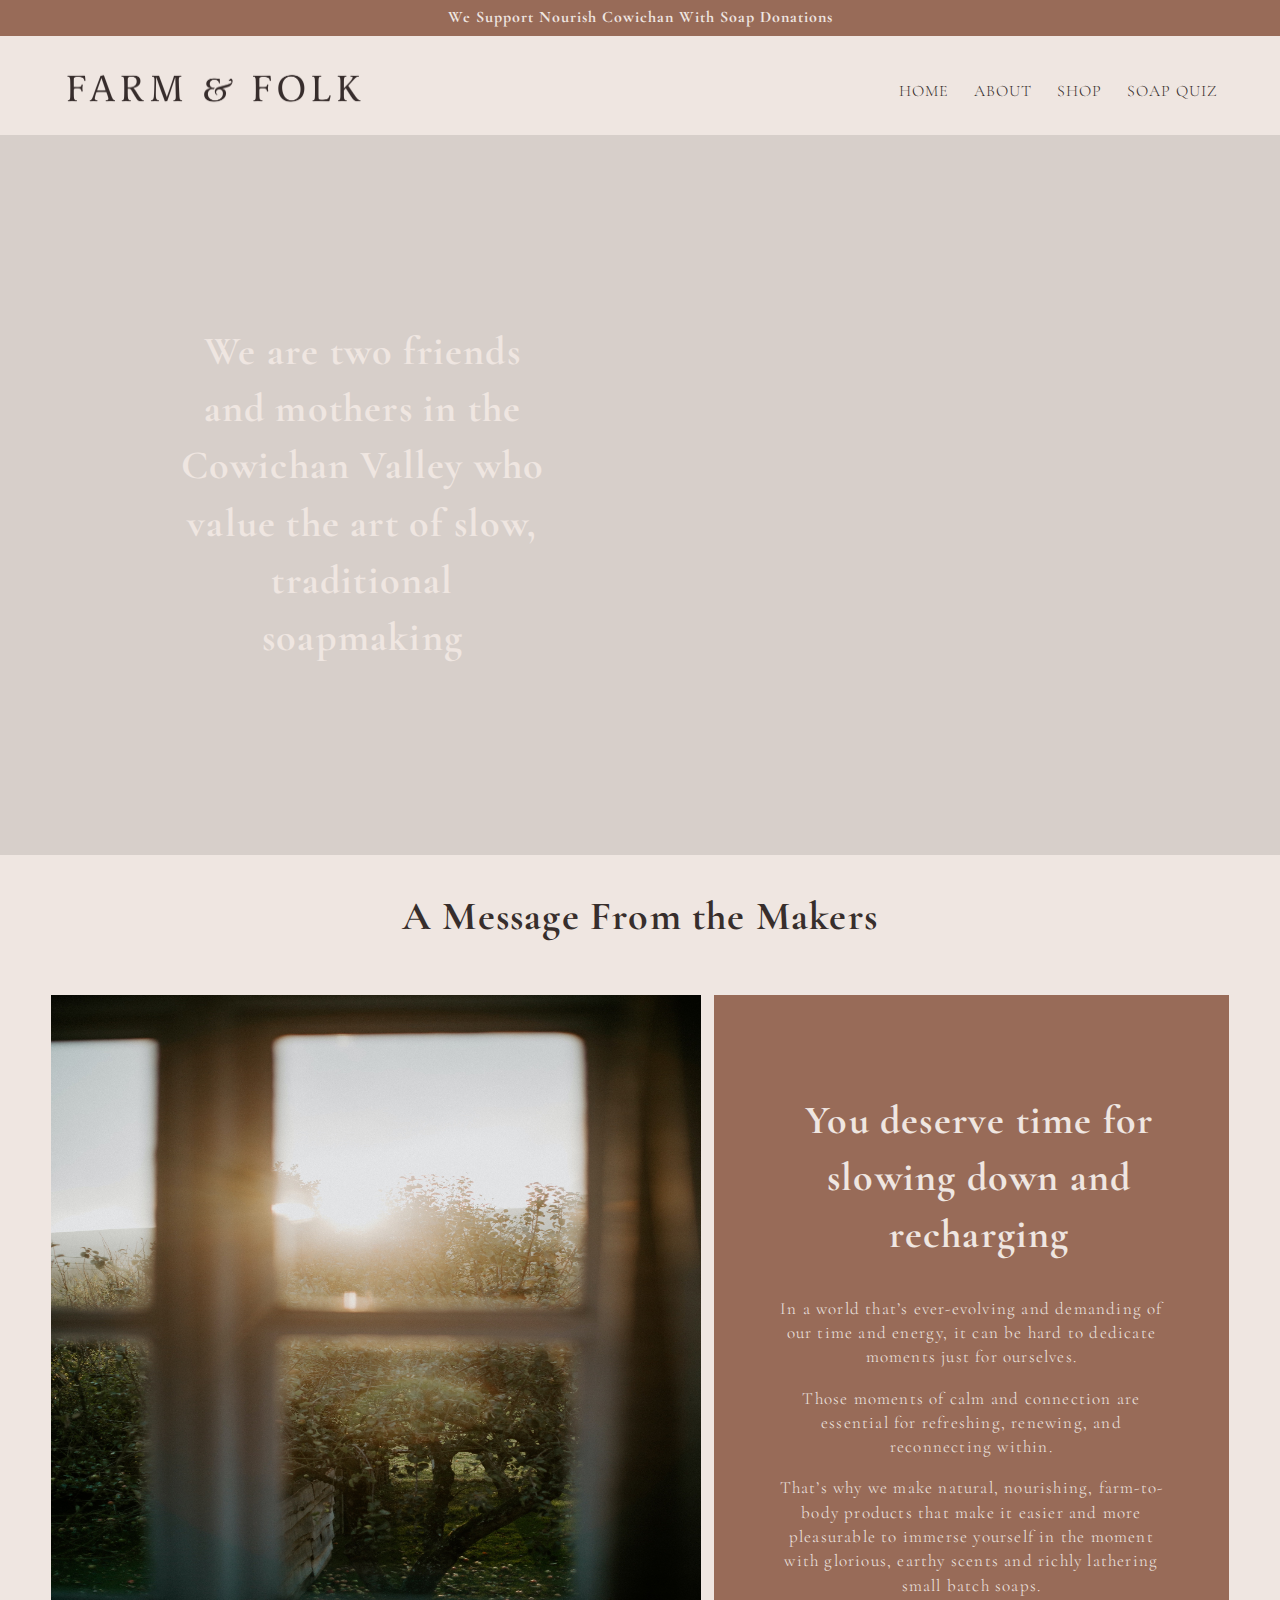
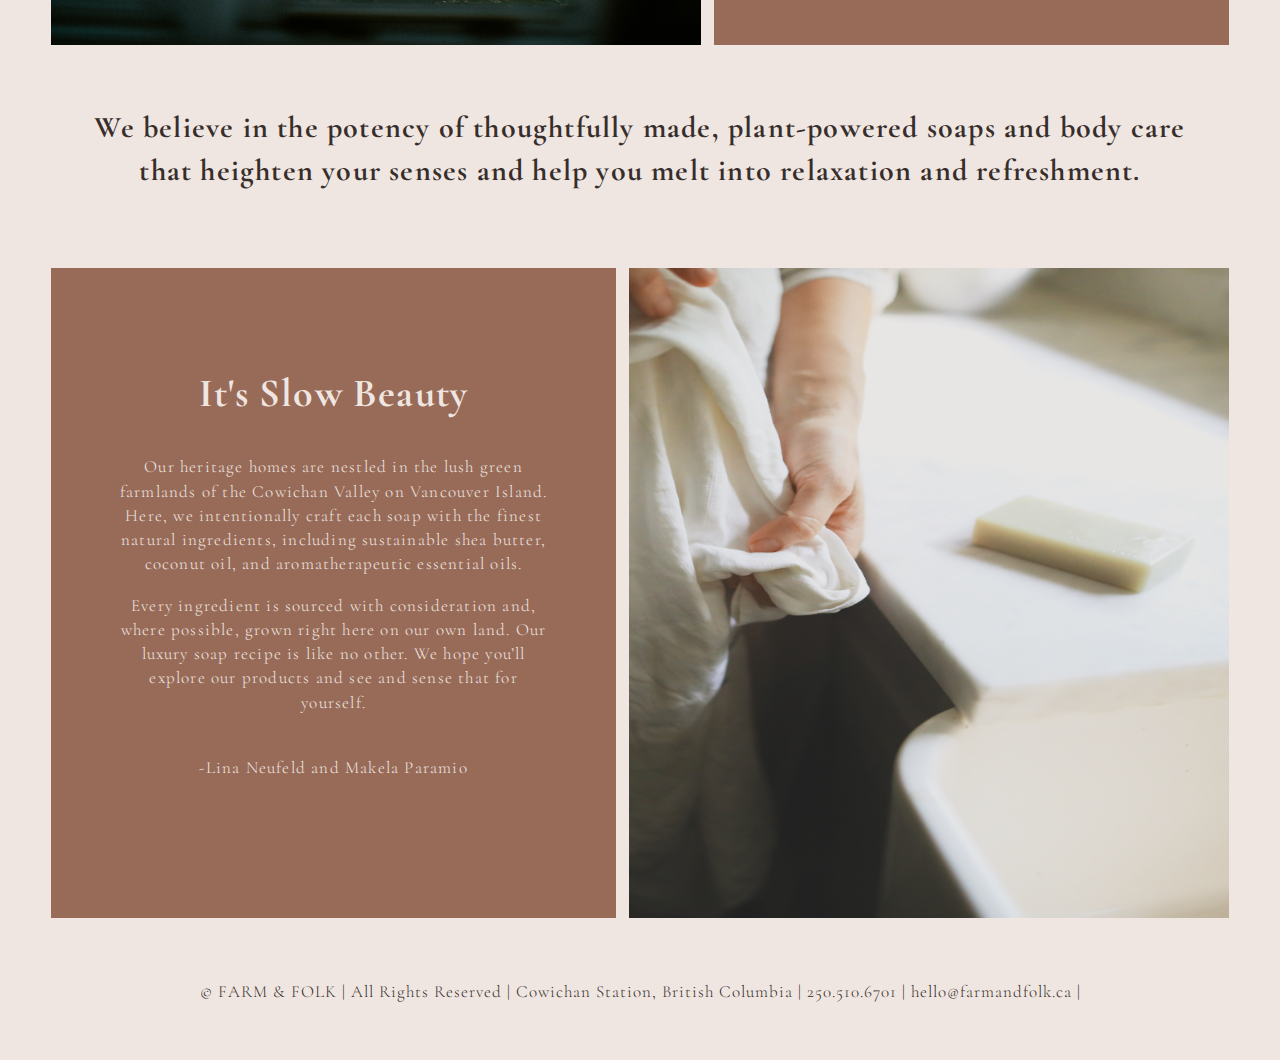
==== about.html @ 5e9fa8fb "about" ====
<!DOCTYPE html>
<html lang="en">
<head>	
<title>About Page Website Project</title>
<meta charset="utf-8">
<link rel="stylesheet" href="style.css">
<link rel="stylesheet" href="https://fonts.googleapis.com/css?family=Cormorant Garamond">
<link rel="stylesheet" href="https://fonts.googleapis.com/css?family=Josefin Sans">
<style>
</style>
</head>
<body>
<header class="header">
    <!-- brown banner and pink section in line vertically flex-->
    <section class="banner">
        <div>
            <h4>We Support Nourish Cowichan With Soap Donations</h4>
        </div>
    </section>
    <nav class="logonav">
        <!--logo and nav side by side flex-->
        <div><a href="index.html"><img src="images/logo.png" alt="Farm and Folk logl" width="300"></a>
        </div>
        <ul class="logonav_inner">
            <li><a href="index.html">HOME</a></li>
            <li><a href="about.html">ABOUT</a></li>
            <li><a href="shop.html">SHOP</a></li>
            <li><a href="quiz.html">SOAP QUIZ</a></li>
        </ul>
    </nav>
</header>
<body class="color">
    <main>
        <section class="firstimage">
         <!--about large top image-->
         <div>
         <h2>We are two friends and mothers in the Cowichan Valley who value the art of slow, traditional soapmaking
         </h2>
         </div>
        </section>
        <h2 class="center">A Message From the Makers</h2>
        <section class="about">
        <div>
        <img src="images/applefarm.JPG" width="650px" height="650px" alt="our apple farm">
        </div>
        <aside class="inner_about">
          <div>
          <h2>You deserve time for slowing down and recharging</h2>
          </div>
          <p>In a world that’s ever-evolving and demanding of our time and energy, it can be hard to dedicate moments just for
        ourselves.</p>
          <p> Those moments of calm and connection are essential for refreshing, renewing, and reconnecting within.
          </p>
          <p>That’s why we make natural, nourishing, farm-to-body products that make it easier and more pleasurable to immerse
        yourself in the moment with glorious, earthy scents and richly lathering small batch soaps.
         </p>
        </aside>
    </section>
 <section class="wrap center">
   <div class="margin"><h2 class="h2"> We believe in the potency of thoughtfully made, plant-powered soaps and body care that heighten your senses and help
    you melt into relaxation and refreshment.
    </h2></div>
</section>
    <section class="aboutreverse">
        <aside class="inner_aboutreverse">
            <h2>It's Slow Beauty
            </h2>
            <p>Our heritage homes are nestled in the lush green farmlands of the Cowichan Valley on Vancouver Island. Here, we
            intentionally craft each soap with the finest natural ingredients, including sustainable shea butter, coconut oil, and
            aromatherapeutic essential oils.
            </p>
            <p> Every ingredient is sourced with consideration and, where possible, grown right here on our own land.
            Our luxury soap recipe is like no other. We hope you’ll explore our products and see and sense that for yourself.
            </p>
            <p><br>
            -Lina Neufeld and Makela Paramio</br>
            </p>
        </aside>
        <div>
            <img src="images/linen.JPG" width="600px" height="650px" alt="our apple farm">
        </div>
        </section>
    </main>
    <footer class="foot">
        <div class="wrap">
            <p>© FARM & FOLK | All Rights Reserved | Cowichan Station, British Columbia | 250.510.6701 |
                hello@farmandfolk.ca |</p>
        </div>
    </footer>
</body>
</html>
---- style.css ----
/* website project farm and folk */

/* General for whole site */

html {font-size: 62.5%} /* so I can work with rem */
* { box-sizing: border-box;
}   
h1 h2 h3 h4 { font-family: "Cormorant Garamond", serif;
              color: #372e2c;
}
h1 { font-size: 6.4rem;
     line-height: 1.2;
}
h2 { font-size: 4rem; 
}
h3 { font-size: 2.2rem;
     letter-spacing: 0.1rem;
}
h4 { font-size: 1.7rem;
     letter-spacing: 0.1rem;
}
body { /* The body has a default margin, which we do not want interfering with image header, which is why  I have set it to 0 */ 
      margin: 0; 
      padding: 0;

      /* Text styles */
      font-family: "Cormorant Garamond", serif; 
      line-height: 1.42857143;
      color: #372e2c;
      letter-spacing: 0.05rem;
      font-size: 1.7rem;
      font-weight: 100;
      letter-spacing: 0.12rem;
      
      /*background*/
      background-color: #fff;
}
.columnwrap { display: flex;
              flex-direction: column;
              justify-content: center;
              align-items: center;
              
}
.center { 
     text-align: center;
}
.wrap {      display: flex;
             justify-content: center;
             align-items: center;
             margin: 0 auto;
           
}
.background {
      background-size: cover;
      background-position: center center;
      background-repeat: no-repeat;
      background-attachment: fixed;
}
.margin {margin-right: 5%;
          margin-left: 5%;}

/* index page */

.header { position: sticky; top: 0; /* https://dev.to/akhilarjun/one-line-sticky-header-using-css-5gp3 */ /*makes a sticky header*/
}
.banner {display: flex;
         background-color: #986b58;
         justify-content: center; 
         align-items: center;  
         padding: 0.5%;          
}

.banner h4 { color:#efe6e1;
             margin: 0; 
             font-size: 1.6rem; 
}

.logonav { display: flex;
           align-items: center;
           /*sizing of pink header part*/
           height: 11vh;
           background-color: #efe6e1;
           padding-top: 1%;
           
}
.logonav div { display: block;
            margin-left: 5%;
            flex: 3 0 auto;
}

.logonav_inner { display: flex;
                 justify-content: flex-end;
                 font-size: 1.6rem;
                 letter-spacing: 0.1rem;
                 font-weight: 300;
                 list-style-type: none;
                 padding: 0;
               
}
.logonav ul { margin: 0 3% 0 0;
             flex: 2 0 auto;
       
}
.logonav li {padding-right: 5%;}

.logonav li a {text-decoration: none;
          color: #372e2c;
          display: block;    
}

nav li a:hover { color: #986b58;}

/* hero Section */

.hero { /* sizing of hero image https://codetheweb.blog/fullscreen-image-hero/ note vw/vh is % of veiwport width and height*/
      width: 100vw;
      height: 100vh; 
    
      /* Flexbox */
      align-items: flex-start; /*to override class columnwrap*/
      
      /* Text styles */
       color: #efe6e1;
       

      /* Background Styles */
      /* background image doesn't take colors but take gradients, 0 is full transparency in rgba, make sure to separate multiple backgrounds with commas */
      background-image: linear-gradient(rgba(0,0,0,0.2),rgba(0,0,0,0.2)), url("images/soaplady.JPG");
      
}
.hero h1 { /* Margins */
          margin: 0;
          width: 57vw;
          padding-left: 5%;
}
.hero h3 {
     width: 50vw;
     padding-left: 5%; 
} 
.hero .btn { /* a elements are inline by default block fixes this */ 
            /* Positioning and sizing */
            display: block;
            width: 200px;

            /* Padding and margins */
            padding: 1% 2%;
            margin-left: 5%;
        
            /* Border styles */
            border: 1px solid #efe6e1;
            

            /* Text styles */
            color: #efe6e1;
            text-decoration: none; /*removes line under */ 
            text-align: center;
            font-size: 1.4rem;
            font-weight: 500;
            font-family: "Josefin Sans", sans-serif;           
}

.hero a:hover { background-color: rgba(152,107,88,0.5);}

/* 3 product types on index */

.products { margin: 0 0 5% 0;
            
}

.products ul { display: flex;
               list-style-type: none;
               font-size: 1.7rem;
               font-weight: 300;
               letter-spacing: 0.1rem;
               margin: 0;
               padding: 0;
               justify-content: space-evenly;
               flex-wrap: wrap;
               
               
}
.products li a { text-decoration: none; /*removes line for link*/ 
                 display: block; 
                 color: #372e2c;
                 text-align: center;
                 padding: 10px;
}
.products a:hover { color: #986b58;
}

/* video section */

.video { background-color: #986b58;
         padding-bottom: 5%;         
}
.video iframe {width: 90vw;
               height: 100vh;
}
.video h2 { color: #efe6e1;   
}
         
/* featured product section */                      
.featuredproduct { align-items: flex-start; 
                   max-width: fit-content;                                             
}
.featuredproduct div {display: block;
                     margin: 5% 1% 5% 5%;
                   
}
.featuredproduct aside { margin: 5% 5% 5% 0;
     border: 1px solid #efe6e1;
    }

.featureinfo { align-items: flex-start;
              padding: 0 5% 12.5% 2%;
              margin: 0;
              
              
}
.featureinfo .btn { /* a elements are inline by default block fixes this */ 
               /* Positioning and sizing */
                  display: block;
                  width: 200px;

                  /* Padding and margins */
                  padding: 15px 17px;
                  margin-top: 20px;
                  margin-bottom: 20px;
                  
                  /* Border styles */
                 
                 background-color: #efe6e1;
                 
                 /* Text styles */
                 color: #372e2c;
                 text-decoration: none; /*removes line under */ 
                 text-align: center;
                 font-size: 1.4rem;
                 font-weight: 550;
                 font-family: "Josefin Sans";
}
.featureinfo a:hover { background-color: rgba(152,107,88,0.5);}

.makers { /* sizing of hero image https://codetheweb.blog/fullscreen-image-hero/ note vw/vh is % of veiwport width and height*/
      width: 100vw;
      height: 100vh; 
    
      /* Flexbox */
      align-items: flex-start;
      

      /* Text styles make all lines centered */
       color: #efe6e1;

      /* Background Styles */
      /* background image doesn't take colors but take gradients, 0 is full transparency in rgba, make sure to separate multiple backgrounds with commas */
      background-image: linear-gradient(rgba(0,0,0,0.2),rgba(0,0,0,0.2)),url("images/soapwoman.JPG");
}
.makers h2 { /* Margins */
          margin: 0;
          width: 45vw;
          padding-left: 5%; 
}
.makers h3 {width: 55vw;
     padding-left: 5% 
}

.makers .btn { /* a elements are inline by default block fixes this */ 
            /* Positioning and sizing */
            display: block;
            width: 200px;

            /* Padding and margins */
            margin-top: 38px;
            margin-left: 5%;
            padding: 1.3% 2%;
            

            /* Border styles */
            border: 1px solid #efe6e1;
            

            /* Text styles */
            color: #efe6e1;
            text-decoration: none; /*removes line under */ 
            text-align: center;
            font-size: 1.4rem;
            font-weight: 550;
            font-family: "Josefin Sans";}

.makers a:hover { background-color: rgba(152,107,88,0.5);}


.journal { display: flex;
           align-items: flex-start; 
           justify-content: center; 
           flex-direction: row-reverse;                            
}
.journal div { display: block;
               margin: 5% 5% 5% 1%;
                     
}
.journal aside { margin: 5% 0% 3% 5%;
     border: 1px solid #efe6e1;
     
}
.journalinfo { display: flex;
              flex-direction: column;
              padding: 5% 2% 12.5% 5%;
              margin: 0;
}
.journalinfo .btn { /* a elements are inline by default block fixes this */ 
               /* Positioning and sizing */
                  display: block;
                  width: 200px;

                  /* Padding and margins */
                  padding: 15px 17px;
                  margin-top: 20px;
                  margin-bottom: 20px;
                  
                  /* Border styles */
                 
                 background-color: #efe6e1;
                 
                 /* Text styles */
                 color: #372e2c;
                 text-decoration: none; /*removes line under */ 
                 text-align: center;
                 font-size: 1.4rem;
                 font-weight: 550;
                 font-family: "Josefin Sans";
}
.journalinfo a:hover { background-color: rgba(152,107,88,0.5);}

/*footer*/

footer { display: flex;
         font-size: 1.4;
         background-color: #EFE6E1;
         width: 100vw;
         height: 15vh;
         letter-spacing: 0.1rem
}     

/* Shop Page */

.shop { display: flex; /*why is flex direction row here?????*/
            justify-content: center;
            align-items: center;
            width: 100vw;
            height: 100vh;
            margin: 0;
            padding: 0;
            flex-wrap: wrap;
}
.shop  h2 { margin: 20px 0 20px 0;}

.shop ul { display: flex;
               list-style-type: none;
               font-size: 2rem;
               font-weight: 300;
               letter-spacing: 0.1rem;
               margin: 30px;
               padding: 0;
               justify-content: space-evenly;
               flex-wrap: wrap;
               
}
.shop li a { text-decoration: none; /*removes line for link*/ 
                 display: block; 
                 color: #372e2c;
                 text-align: center;
                 padding-bottom: 30px;
}
.shop a:hover { color: #986b58;
}
/*About Page*/

.firstimage { width: 100vw;
             height: 80vh; 
    
             /* Flexbox */
             display: flex;
             align-items: center;
             margin-bottom: 20px;
             /* Text styles make all lines centered */
            color: #efe6e1;

            /* Background Styles */
           /*change the image here */
           background-image: linear-gradient(rgba(0,0,0,0.1),rgba(0,0,0,0.1)),url("images/friends.JPG");
           background-size: cover;
           background-position: center center;
           background-repeat: no-repeat;
}
.color {background-color: #EFE6E1;} /*background color for page */

 .firstimage h2 { text-align: center;
     max-width: 550px;
     padding-left: 175px;
     color: #efe6e1;
}
.about  { display: flex;
                  align-items: center;
                  margin-top:  50px;
                  margin-bottom: 30px;
                  padding: 0;
                  width: 100%;
                  height: 40%;
                  justify-content: center;
                  align-items: flex-start;
                  color: #efe6e1;
}
.about div {/*this is the image on the rigtht woman with soap */
                    flex: 5;
                    padding-left: 4%;


}
.about .inner_about {flex: 5 ;
                        padding: 5%;
                        padding-bottom: 4.8%;
                        margin-left: 1%;
                        margin-right: 4%;
                     background-color: #986b58;  
                     height: 650px;
}    
.about p {text-align: center;}
.about h2 {text-align: center;}



.aboutreverse  { display: flex;
                  align-items: center;
                  margin-top:  50px;
                  padding: 0;
                  width: 100%;
                  height: 40%;
                  justify-content: center;
                  align-items: flex-start;
                  color: #efe6e1;
                 
                  
            }
.aboutreverse div {/*this is the image on the rigtht woman with soap */
                    flex: 5;
                    padding-right: 4%;


}
.aboutreverse .inner_aboutreverse  {flex: 5 ;
                        padding: 5%;
                        padding-bottom: 4.8%;
                        margin-right: 1%;
                        margin-left: 4%;
                     background-color: #986b58;  
                     height: 650px;
}    
.aboutreverse p {text-align: center;}
.aboutreverse h2 {text-align: center;}
.h2 { font-size: 3rem;}
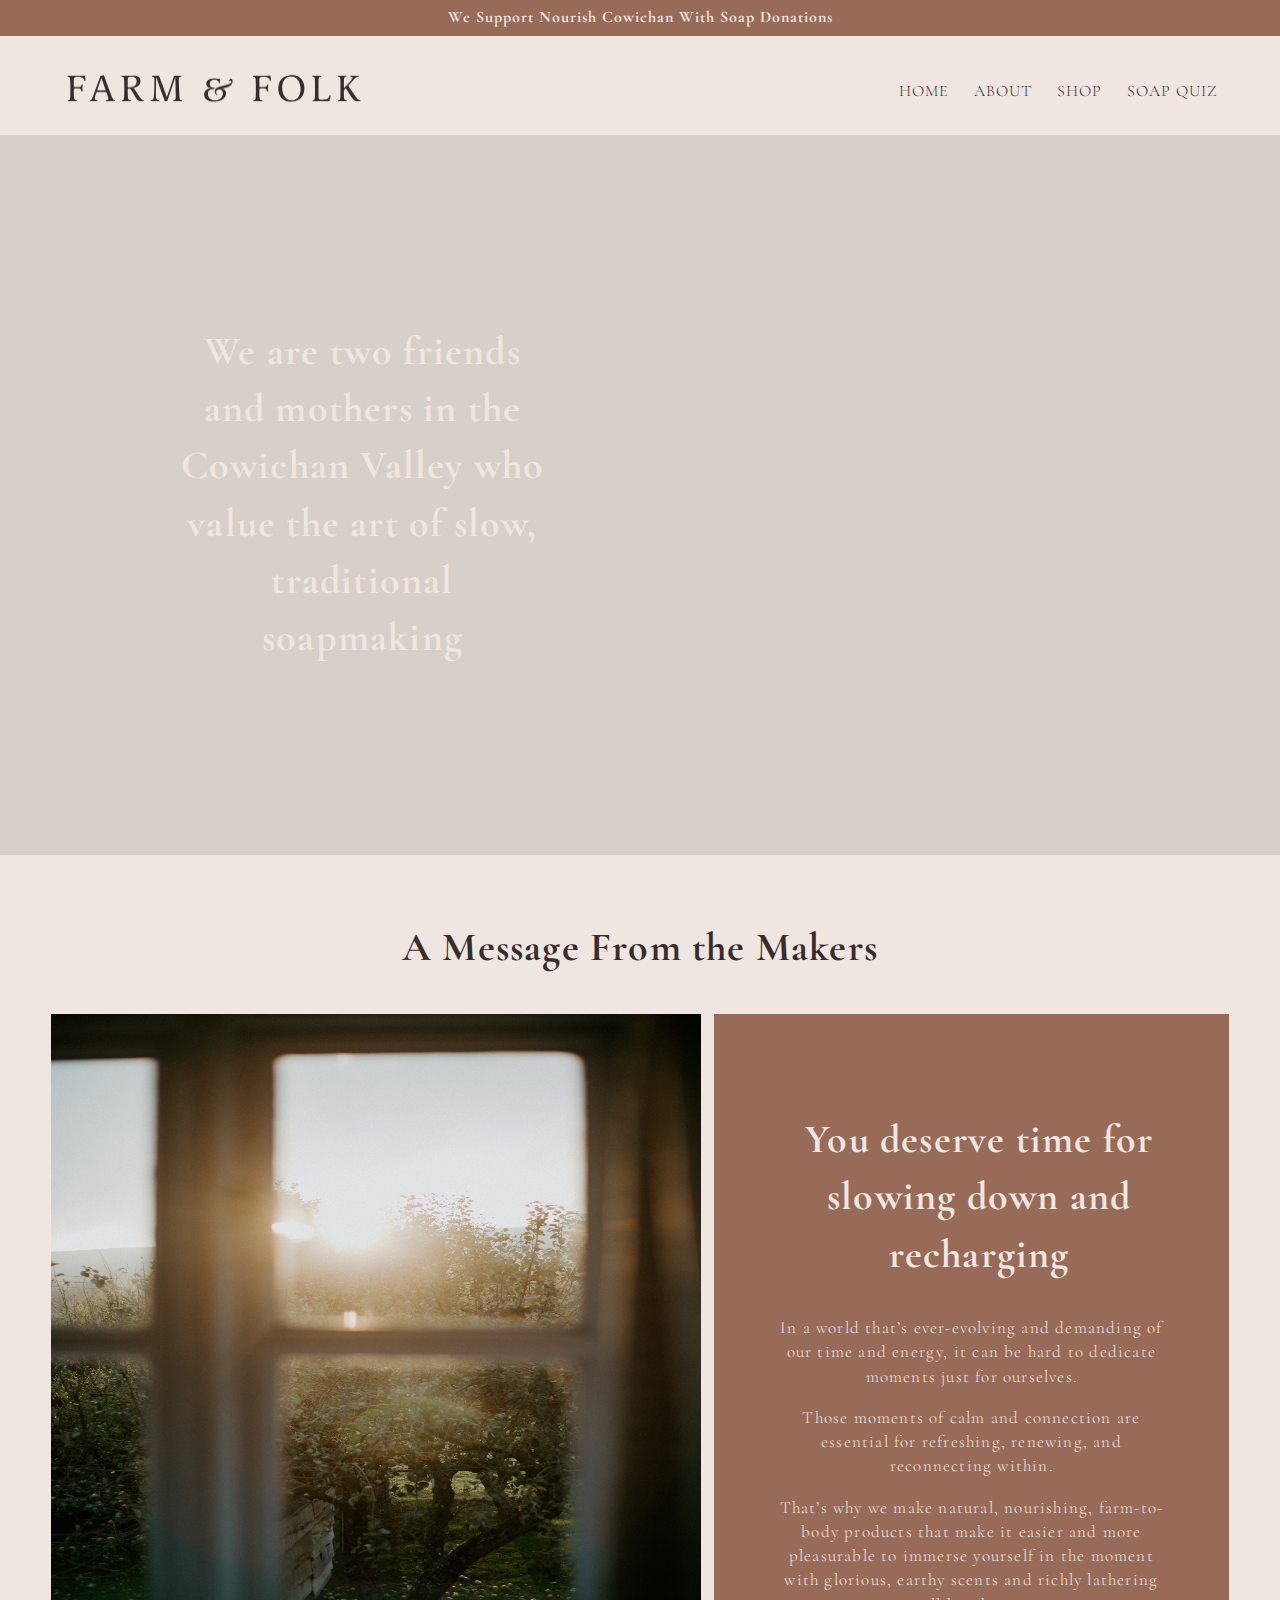
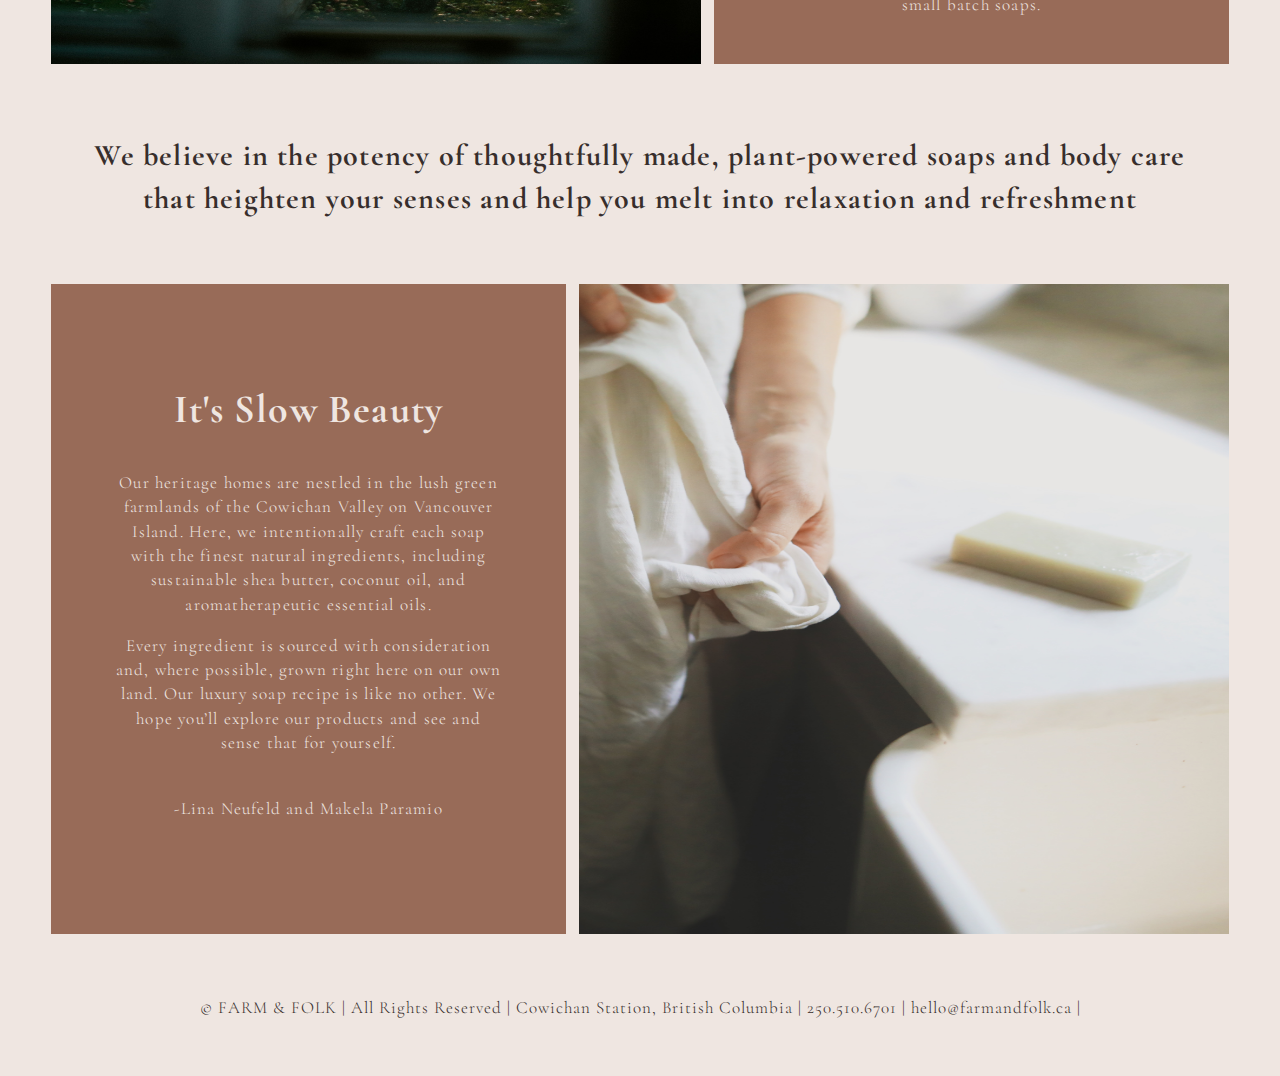
==== commit 642f4ee3: "lined up about" ====
--- a/about.html
+++ b/about.html
@@ -31,7 +31,7 @@
 </header>
 <body class="color">
     <main>
-        <section class="firstimage">
+        <section class="firstimage background">
          <!--about large top image-->
          <div>
          <h2>We are two friends and mothers in the Cowichan Valley who value the art of slow, traditional soapmaking
@@ -39,7 +39,7 @@
          </div>
         </section>
         <h2 class="center">A Message From the Makers</h2>
-        <section class="about">
+        <section class="about wrap center">
         <div>
         <img src="images/applefarm.JPG" width="650px" height="650px" alt="our apple farm">
         </div>
@@ -58,10 +58,10 @@
     </section>
  <section class="wrap center">
    <div class="margin"><h2 class="h2"> We believe in the potency of thoughtfully made, plant-powered soaps and body care that heighten your senses and help
-    you melt into relaxation and refreshment.
+    you melt into relaxation and refreshment
     </h2></div>
 </section>
-    <section class="aboutreverse">
+    <section class="aboutreverse center">
         <aside class="inner_aboutreverse">
             <h2>It's Slow Beauty
             </h2>
@@ -77,7 +77,7 @@
             </p>
         </aside>
         <div>
-            <img src="images/linen.JPG" width="600px" height="650px" alt="our apple farm">
+            <img src="images/linen.JPG" width="650px" height="650px" alt="our apple farm">
         </div>
         </section>
     </main>
--- a/style.css
+++ b/style.css
@@ -344,34 +344,23 @@
 }     
 
 /* Shop Page */
-
-.shop { display: flex; /*why is flex direction row here?????*/
-            justify-content: center;
-            align-items: center;
-            width: 100vw;
-            height: 100vh;
-            margin: 0;
-            padding: 0;
-            flex-wrap: wrap;
-}
-.shop  h2 { margin: 20px 0 20px 0;}
-
-.shop ul { display: flex;
+.shop h2  { margin: 3% 0 1% 0;}
+.shop ul    { display: flex;
                list-style-type: none;
                font-size: 2rem;
                font-weight: 300;
                letter-spacing: 0.1rem;
-               margin: 30px;
+               margin: 3%;
                padding: 0;
                justify-content: space-evenly;
                flex-wrap: wrap;
                
 }
-.shop li a { text-decoration: none; /*removes line for link*/ 
+.shop li a {     text-decoration: none; /*removes line for link*/ 
                  display: block; 
                  color: #372e2c;
                  text-align: center;
-                 padding-bottom: 30px;
+                 padding-bottom: 5%;
 }
 .shop a:hover { color: #986b58;
 }
@@ -383,16 +372,13 @@
              /* Flexbox */
              display: flex;
              align-items: center;
-             margin-bottom: 20px;
+             margin-bottom: 5%;
              /* Text styles make all lines centered */
             color: #efe6e1;
 
             /* Background Styles */
            /*change the image here */
            background-image: linear-gradient(rgba(0,0,0,0.1),rgba(0,0,0,0.1)),url("images/friends.JPG");
-           background-size: cover;
-           background-position: center center;
-           background-repeat: no-repeat;
 }
 .color {background-color: #EFE6E1;} /*background color for page */
 
@@ -401,24 +387,18 @@
      padding-left: 175px;
      color: #efe6e1;
 }
-.about  { display: flex;
-                  align-items: center;
-                  margin-top:  50px;
-                  margin-bottom: 30px;
-                  padding: 0;
-                  width: 100%;
-                  height: 40%;
-                  justify-content: center;
+.about  {         
+                  margin-top:  3%;
+                  margin-bottom: 3%;
                   align-items: flex-start;
                   color: #efe6e1;
 }
-.about div {/*this is the image on the rigtht woman with soap */
-                    flex: 5;
-                    padding-left: 4%;
-
-
-}
-.about .inner_about {flex: 5 ;
+.about div { 
+     padding-left: 4%;
+     flex: 5 1 auto;
+}
+.about .inner_about { flex: 5 1 auto;
+                      max-width: fit-content;
                         padding: 5%;
                         padding-bottom: 4.8%;
                         margin-left: 1%;
@@ -426,14 +406,10 @@
                      background-color: #986b58;  
                      height: 650px;
 }    
-.about p {text-align: center;}
-.about h2 {text-align: center;}
-
-
 
 .aboutreverse  { display: flex;
                   align-items: center;
-                  margin-top:  50px;
+                  margin-top:  3%;
                   padding: 0;
                   width: 100%;
                   height: 40%;
@@ -444,12 +420,12 @@
                   
             }
 .aboutreverse div {/*this is the image on the rigtht woman with soap */
-                    flex: 5;
+                    flex: 5 1 auto;
                     padding-right: 4%;
 
 
 }
-.aboutreverse .inner_aboutreverse  {flex: 5 ;
+.aboutreverse .inner_aboutreverse  {flex: 5 1 auto;
                         padding: 5%;
                         padding-bottom: 4.8%;
                         margin-right: 1%;
@@ -457,8 +433,6 @@
                      background-color: #986b58;  
                      height: 650px;
 }    
-.aboutreverse p {text-align: center;}
-.aboutreverse h2 {text-align: center;}
 .h2 { font-size: 3rem;}
 
 
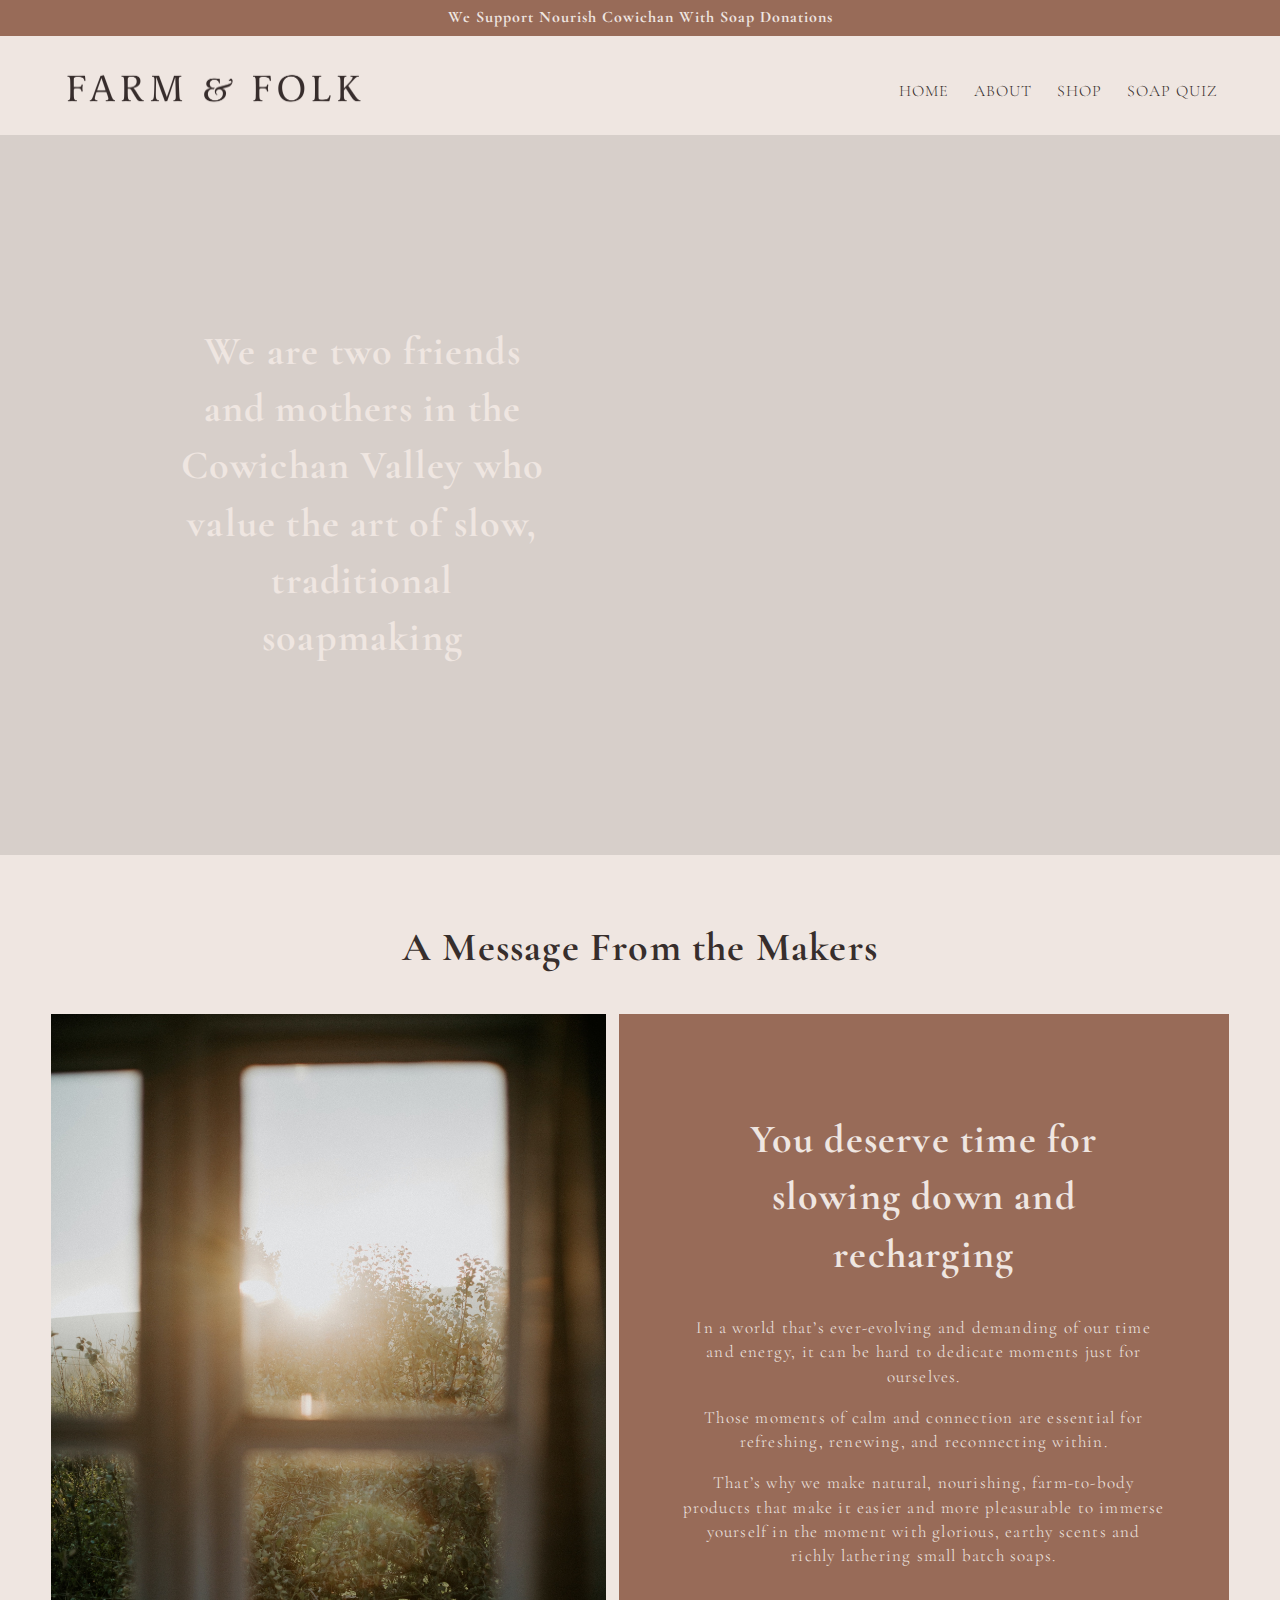
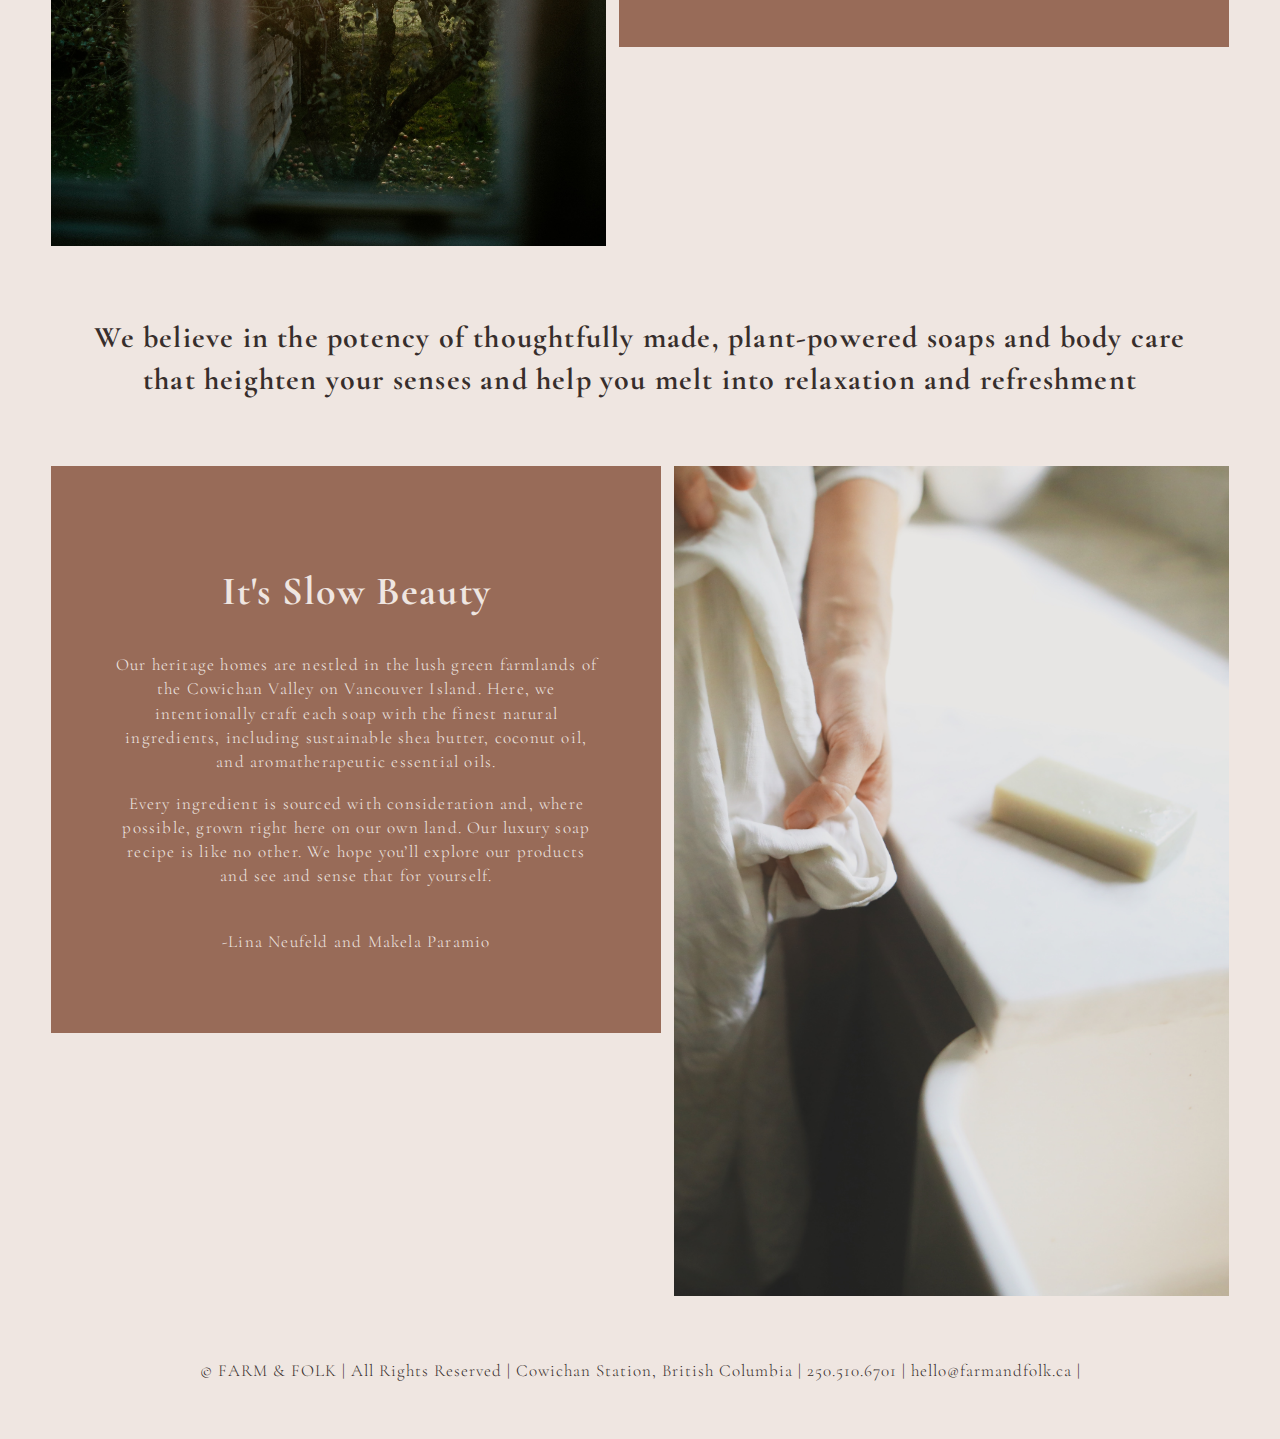
==== commit 506c88f3: "about more responsive" ====
--- a/about.html
+++ b/about.html
@@ -6,18 +6,16 @@
 <link rel="stylesheet" href="style.css">
 <link rel="stylesheet" href="https://fonts.googleapis.com/css?family=Cormorant Garamond">
 <link rel="stylesheet" href="https://fonts.googleapis.com/css?family=Josefin Sans">
-<style>
-</style>
 </head>
-<body>
+<body class="color">
 <header class="header">
     <!-- brown banner and pink section in line vertically flex-->
     <section class="banner">
-        <div>
+        <div class="wrap">
             <h4>We Support Nourish Cowichan With Soap Donations</h4>
         </div>
     </section>
-    <nav class="logonav">
+    <nav class="logonav wrap">
         <!--logo and nav side by side flex-->
         <div><a href="index.html"><img src="images/logo.png" alt="Farm and Folk logl" width="300"></a>
         </div>
@@ -29,7 +27,6 @@
         </ul>
     </nav>
 </header>
-<body class="color">
     <main>
         <section class="firstimage background">
          <!--about large top image-->
@@ -41,12 +38,12 @@
         <h2 class="center">A Message From the Makers</h2>
         <section class="about wrap center">
         <div>
-        <img src="images/applefarm.JPG" width="650px" height="650px" alt="our apple farm">
+        <img src="images/applefarm.JPG" alt="our apple farm">
         </div>
         <aside class="inner_about">
-          <div>
+          
           <h2>You deserve time for slowing down and recharging</h2>
-          </div>
+          
           <p>In a world that’s ever-evolving and demanding of our time and energy, it can be hard to dedicate moments just for
         ourselves.</p>
           <p> Those moments of calm and connection are essential for refreshing, renewing, and reconnecting within.
@@ -73,11 +70,11 @@
             Our luxury soap recipe is like no other. We hope you’ll explore our products and see and sense that for yourself.
             </p>
             <p><br>
-            -Lina Neufeld and Makela Paramio</br>
+            -Lina Neufeld and Makela Paramio
             </p>
         </aside>
         <div>
-            <img src="images/linen.JPG" width="650px" height="650px" alt="our apple farm">
+            <img src="images/linen.JPG" alt="our apple farm">
         </div>
         </section>
     </main>
--- a/style.css
+++ b/style.css
@@ -1,10 +1,15 @@
+/* To Do: Match Picture Sized */
+
 /* website project farm and folk */
 
 /* General for whole site */
 
 html {font-size: 62.5%} /* so I can work with rem */
 * { box-sizing: border-box;
-}   
+}  
+img { max-width: 100%;
+      height: auto;}
+
 h1 h2 h3 h4 { font-family: "Cormorant Garamond", serif;
               color: #372e2c;
 }
@@ -61,12 +66,12 @@
 
 /* index page */
 
+/* header section */
+
 .header { position: sticky; top: 0; /* https://dev.to/akhilarjun/one-line-sticky-header-using-css-5gp3 */ /*makes a sticky header*/
 }
-.banner {display: flex;
+.banner {
          background-color: #986b58;
-         justify-content: center; 
-         align-items: center;  
          padding: 0.5%;          
 }
 
@@ -75,17 +80,17 @@
              font-size: 1.6rem; 
 }
 
-.logonav { display: flex;
-           align-items: center;
+.logonav { 
            /*sizing of pink header part*/
            height: 11vh;
            background-color: #efe6e1;
            padding-top: 1%;
            
 }
-.logonav div { display: block;
+.logonav div { 
+              display: block;
             margin-left: 5%;
-            flex: 3 0 auto;
+            flex: 3 3 auto;
 }
 
 .logonav_inner { display: flex;
@@ -98,7 +103,7 @@
                
 }
 .logonav ul { margin: 0 3% 0 0;
-             flex: 2 0 auto;
+             flex: 2 2 auto;
        
 }
 .logonav li {padding-right: 5%;}
@@ -110,7 +115,7 @@
 
 nav li a:hover { color: #986b58;}
 
-/* hero Section */
+/* hero section */
 
 .hero { /* sizing of hero image https://codetheweb.blog/fullscreen-image-hero/ note vw/vh is % of veiwport width and height*/
       width: 100vw;
@@ -128,7 +133,7 @@
       background-image: linear-gradient(rgba(0,0,0,0.2),rgba(0,0,0,0.2)), url("images/soaplady.JPG");
       
 }
-.hero h1 { /* Margins */
+.hero h1 { /* margins */
           margin: 0;
           width: 57vw;
           padding-left: 5%;
@@ -161,29 +166,33 @@
 
 .hero a:hover { background-color: rgba(152,107,88,0.5);}
 
-/* 3 product types on index */
-
-.products { margin: 0 0 5% 0;
-            
-}
-
-.products ul { display: flex;
+/* 3 product types section */
+
+
+
+.products      { display: flex;
                list-style-type: none;
-               font-size: 1.7rem;
+               font-size: 2rem;
                font-weight: 300;
                letter-spacing: 0.1rem;
                margin: 0;
                padding: 0;
-               justify-content: space-evenly;
-               flex-wrap: wrap;
-               
-               
-}
+               margin-left: 5%;
+               margin-right: 5%;
+               margin-bottom: 5%;
+               flex-direction: row;
+               justify-content: center;
+}
+.products li { max-width: 33%;
+               max-height: auto;
+               padding-right: 2%;}
 .products li a { text-decoration: none; /*removes line for link*/ 
                  display: block; 
                  color: #372e2c;
                  text-align: center;
-                 padding: 10px;
+                 margin: 0;
+                 
+                 
 }
 .products a:hover { color: #986b58;
 }
@@ -199,20 +208,22 @@
 .video h2 { color: #efe6e1;   
 }
          
-/* featured product section */                      
-.featuredproduct { align-items: flex-start; 
-                   max-width: fit-content;                                             
-}
-.featuredproduct div {display: block;
-                     margin: 5% 1% 5% 5%;
-                   
-}
-.featuredproduct aside { margin: 5% 5% 5% 0;
-     border: 1px solid #efe6e1;
-    }
+/* featured product section */    
+
+.featuredproduct { align-items: flex-start;  
+                   justify-content: center;                                                              
+}
+.featuredproduct h2 {margin: 0;}
+.featuredproduct div { width: 50%;
+                      display: block;
+                      margin: 5% 1% 5% 5%;                
+}
+.featuredproduct aside { width: 50%;
+     margin: 5% 5% 5% 0;
+}
 
 .featureinfo { align-items: flex-start;
-              padding: 0 5% 12.5% 2%;
+              padding: 0% 8% 11.3% 1%;
               margin: 0;
               
               
@@ -241,6 +252,8 @@
 }
 .featureinfo a:hover { background-color: rgba(152,107,88,0.5);}
 
+/* Makers Section Leads to About Page */
+
 .makers { /* sizing of hero image https://codetheweb.blog/fullscreen-image-hero/ note vw/vh is % of veiwport width and height*/
       width: 100vw;
       height: 100vh; 
@@ -290,6 +303,7 @@
 
 .makers a:hover { background-color: rgba(152,107,88,0.5);}
 
+/* Donation Feature -Would lead to Journal if there was one*/
 
 .journal { display: flex;
            align-items: flex-start; 
@@ -298,17 +312,19 @@
 }
 .journal div { display: block;
                margin: 5% 5% 5% 1%;
+               width: 50%;
                      
 }
 .journal aside { margin: 5% 0% 3% 5%;
-     border: 1px solid #efe6e1;
-     
+                 width: 50%;    
 }
 .journalinfo { display: flex;
               flex-direction: column;
-              padding: 5% 2% 12.5% 5%;
+              padding: 0% 2% 12% 5%;
               margin: 0;
 }
+.journalinfo h2 {margin: 0;}
+
 .journalinfo .btn { /* a elements are inline by default block fixes this */ 
                /* Positioning and sizing */
                   display: block;
@@ -344,6 +360,7 @@
 }     
 
 /* Shop Page */
+
 .shop h2  { margin: 3% 0 1% 0;}
 .shop ul    { display: flex;
                list-style-type: none;
@@ -364,7 +381,7 @@
 }
 .shop a:hover { color: #986b58;
 }
-/*About Page*/
+/* About Page */
 
 .firstimage { width: 100vw;
              height: 80vh; 
@@ -382,7 +399,7 @@
 }
 .color {background-color: #EFE6E1;} /*background color for page */
 
- .firstimage h2 { text-align: center;
+.firstimage h2 { text-align: center;
      max-width: 550px;
      padding-left: 175px;
      color: #efe6e1;
@@ -395,18 +412,18 @@
 }
 .about div { 
      padding-left: 4%;
-     flex: 5 1 auto;
+     width: 50%;
 }
 .about .inner_about { flex: 5 1 auto;
-                      max-width: fit-content;
+                      width: 50%;
                         padding: 5%;
                         padding-bottom: 4.8%;
                         margin-left: 1%;
                         margin-right: 4%;
                      background-color: #986b58;  
-                     height: 650px;
+                     height: auto;
+                     justify-content: center;
 }    
-
 .aboutreverse  { display: flex;
                   align-items: center;
                   margin-top:  3%;
@@ -420,20 +437,22 @@
                   
             }
 .aboutreverse div {/*this is the image on the rigtht woman with soap */
-                    flex: 5 1 auto;
+                    width: 50%;
                     padding-right: 4%;
-
-
-}
-.aboutreverse .inner_aboutreverse  {flex: 5 1 auto;
+                    height: 25%%;
+
+
+}
+.aboutreverse .inner_aboutreverse  {
                         padding: 5%;
                         padding-bottom: 4.8%;
                         margin-right: 1%;
                         margin-left: 4%;
                      background-color: #986b58;  
-                     height: 650px;
+                     width: 50%;
 }    
-.h2 { font-size: 3rem;}
+.h2 { font-size: 3rem;
+       }
 
 
             
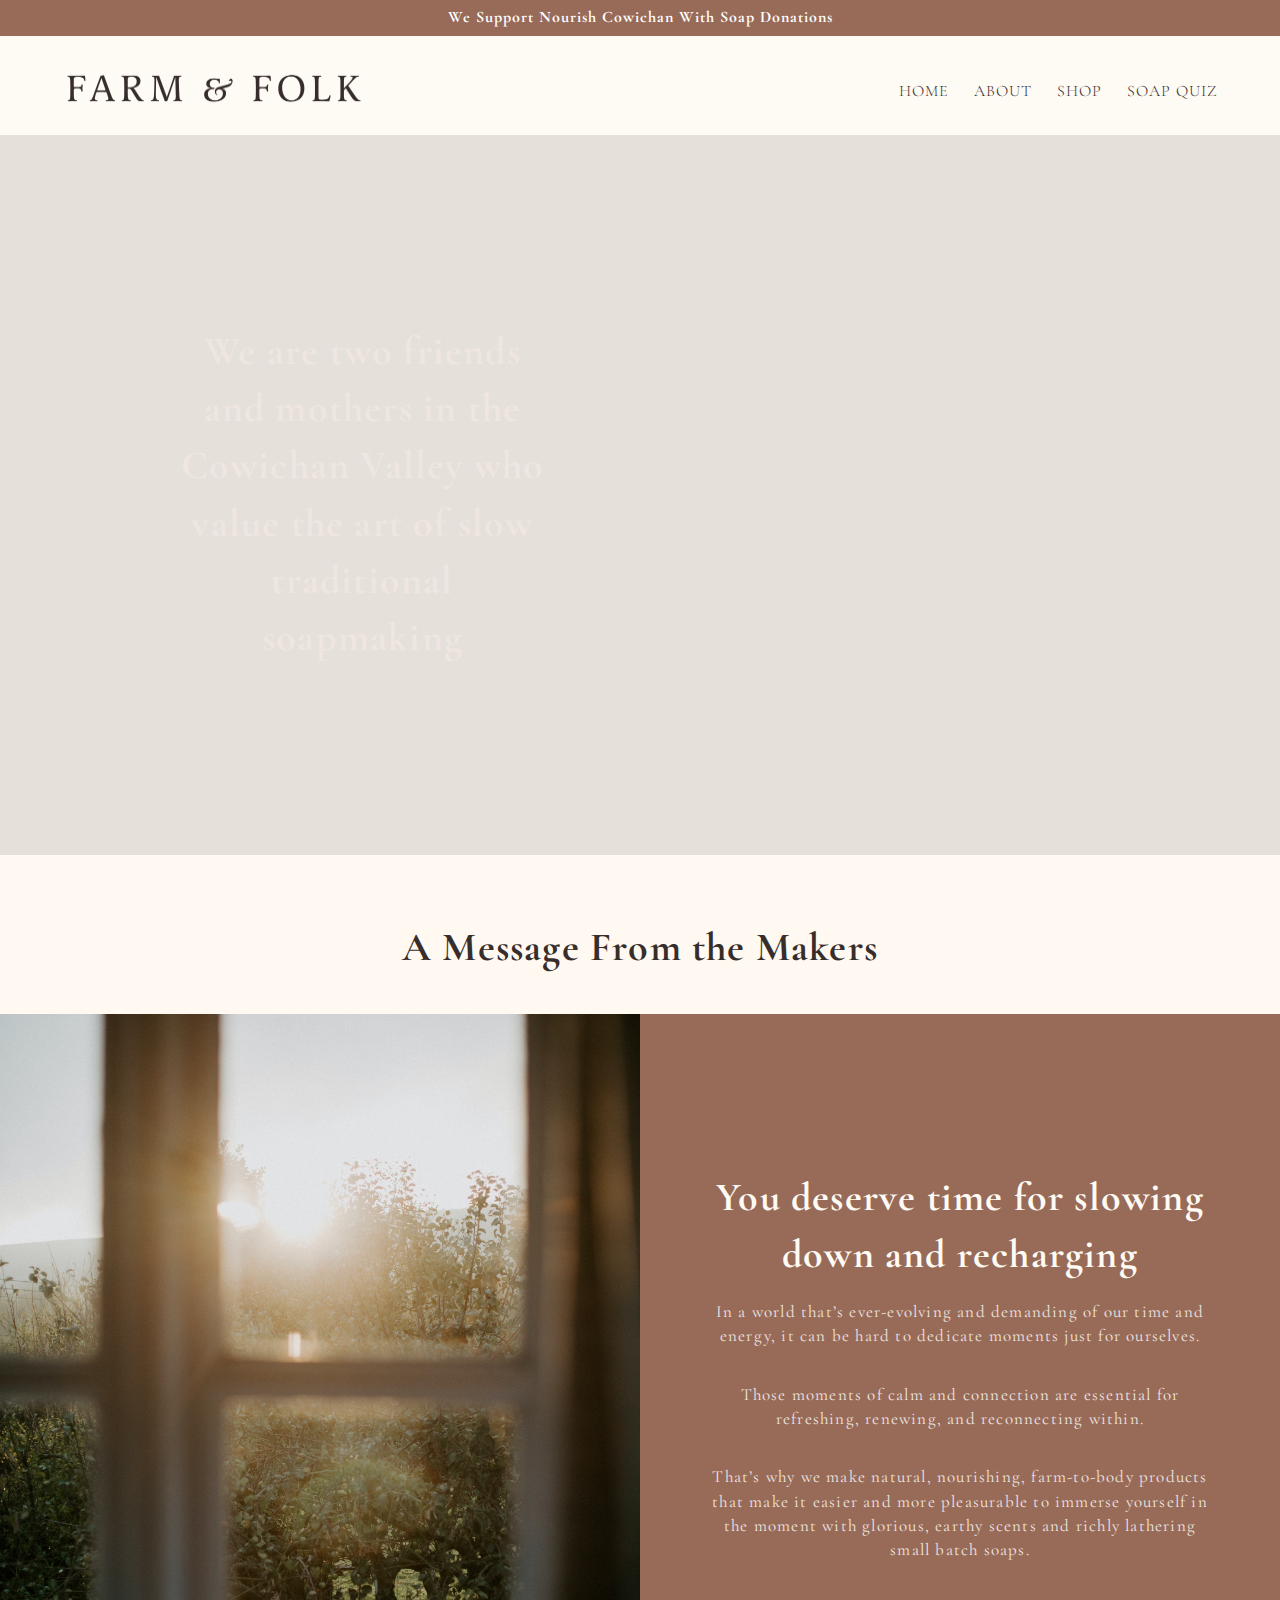
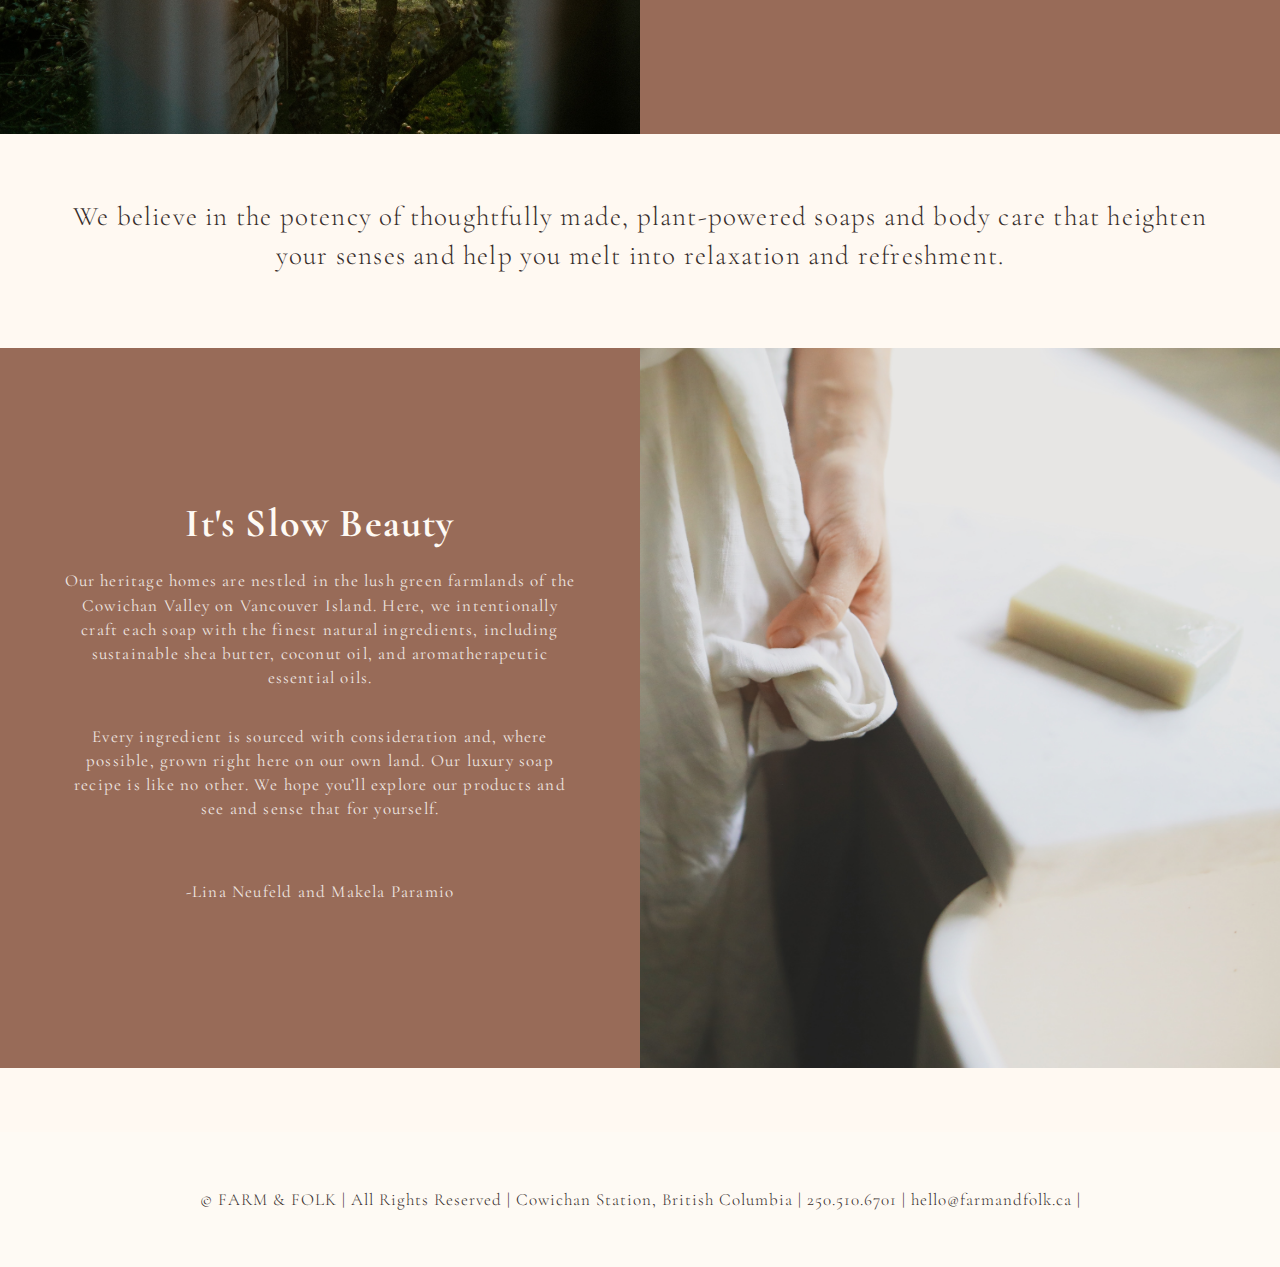
==== commit 3a420572: "lots" ====
--- a/about.html
+++ b/about.html
@@ -3,6 +3,7 @@
 <head>	
 <title>About Page Website Project</title>
 <meta charset="utf-8">
+<meta name="viewport" content="width=device-width, initial-scale=1">
 <link rel="stylesheet" href="style.css">
 <link rel="stylesheet" href="https://fonts.googleapis.com/css?family=Cormorant Garamond">
 <link rel="stylesheet" href="https://fonts.googleapis.com/css?family=Josefin Sans">
@@ -31,21 +32,19 @@
         <section class="firstimage background">
          <!--about large top image-->
          <div>
-         <h2>We are two friends and mothers in the Cowichan Valley who value the art of slow, traditional soapmaking
+         <h2>We are two friends and mothers in the Cowichan Valley who value the art of slow traditional soapmaking
          </h2>
          </div>
         </section>
         <h2 class="center">A Message From the Makers</h2>
         <section class="about wrap center">
-        <div>
-        <img src="images/applefarm.JPG" alt="our apple farm">
-        </div>
+        <section class="pic background">
+            <h2></h2>
+        </section>
         <aside class="inner_about">
-          
           <h2>You deserve time for slowing down and recharging</h2>
-          
           <p>In a world that’s ever-evolving and demanding of our time and energy, it can be hard to dedicate moments just for
-        ourselves.</p>
+          ourselves.</p>
           <p> Those moments of calm and connection are essential for refreshing, renewing, and reconnecting within.
           </p>
           <p>That’s why we make natural, nourishing, farm-to-body products that make it easier and more pleasurable to immerse
@@ -55,11 +54,11 @@
     </section>
  <section class="wrap center">
    <div class="margin"><h2 class="h2"> We believe in the potency of thoughtfully made, plant-powered soaps and body care that heighten your senses and help
-    you melt into relaxation and refreshment
+    you melt into relaxation and refreshment.
     </h2></div>
 </section>
-    <section class="aboutreverse center">
-        <aside class="inner_aboutreverse">
+    <section class="about wrap center">
+        <aside class="inner_about">
             <h2>It's Slow Beauty
             </h2>
             <p>Our heritage homes are nestled in the lush green farmlands of the Cowichan Valley on Vancouver Island. Here, we
@@ -73,12 +72,12 @@
             -Lina Neufeld and Makela Paramio
             </p>
         </aside>
-        <div>
-            <img src="images/linen.JPG" alt="our apple farm">
-        </div>
+            <section class="pic2 background">
+                <h2></h2>
+            </section>
         </section>
     </main>
-    <footer class="foot">
+    <footer class="about_footer foot">
         <div class="wrap">
             <p>© FARM & FOLK | All Rights Reserved | Cowichan Station, British Columbia | 250.510.6701 |
                 hello@farmandfolk.ca |</p>
--- a/style.css
+++ b/style.css
@@ -1,4 +1,4 @@
-/* To Do: Match Picture Sized */
+/* To Do: Match Picture Sizes */
 
 /* website project farm and folk */
 
@@ -7,10 +7,13 @@
 html {font-size: 62.5%} /* so I can work with rem */
 * { box-sizing: border-box;
 }  
+
+
+
 img { max-width: 100%;
       height: auto;}
 
-h1 h2 h3 h4 { font-family: "Cormorant Garamond", serif;
+h1,h2,h3,h4 { font-family: "Cormorant Garamond", serif;
               color: #372e2c;
 }
 h1 { font-size: 6.4rem;
@@ -38,7 +41,7 @@
       letter-spacing: 0.12rem;
       
       /*background*/
-      background-color: #fff;
+      background-color: #FEFAF4;
 }
 .columnwrap { display: flex;
               flex-direction: column;
@@ -53,6 +56,7 @@
              justify-content: center;
              align-items: center;
              margin: 0 auto;
+          
            
 }
 .background {
@@ -61,8 +65,10 @@
       background-repeat: no-repeat;
       background-attachment: fixed;
 }
+
 .margin {margin-right: 5%;
           margin-left: 5%;}
+.anothermargin {margin-top: 5%;}
 
 /* index page */
 
@@ -75,7 +81,7 @@
          padding: 0.5%;          
 }
 
-.banner h4 { color:#efe6e1;
+.banner h4 { color: #fff;
              margin: 0; 
              font-size: 1.6rem; 
 }
@@ -83,7 +89,7 @@
 .logonav { 
            /*sizing of pink header part*/
            height: 11vh;
-           background-color: #efe6e1;
+           background-color: #FEFAF4;
            padding-top: 1%;
            
 }
@@ -125,7 +131,7 @@
       align-items: flex-start; /*to override class columnwrap*/
       
       /* Text styles */
-       color: #efe6e1;
+       color: #FEFAF4;
        
 
       /* Background Styles */
@@ -135,12 +141,13 @@
 }
 .hero h1 { /* margins */
           margin: 0;
-          width: 57vw;
           padding-left: 5%;
+          color: #FEFAF4;
+          font-weight: 200;
 }
 .hero h3 {
-     width: 50vw;
      padding-left: 5%; 
+     color: #FEFAF4;
 } 
 .hero .btn { /* a elements are inline by default block fixes this */ 
             /* Positioning and sizing */
@@ -152,11 +159,11 @@
             margin-left: 5%;
         
             /* Border styles */
-            border: 1px solid #efe6e1;
+            border: 1px solid #FEFAF4;
             
 
             /* Text styles */
-            color: #efe6e1;
+            color: #FEFAF4;
             text-decoration: none; /*removes line under */ 
             text-align: center;
             font-size: 1.4rem;
@@ -179,9 +186,10 @@
                padding: 0;
                margin-left: 5%;
                margin-right: 5%;
-               margin-bottom: 5%;
+               margin-bottom: 8%;
                flex-direction: row;
                justify-content: center;
+              
 }
 .products li { max-width: 33%;
                max-height: auto;
@@ -194,40 +202,46 @@
                  
                  
 }
-.products a:hover { color: #986b58;
+.products a:hover { color: #B22029;
 }
 
 /* video section */
 
-.video { background-color: #986b58;
-         padding-bottom: 5%;         
+.video { background-color: #AD8776;       
 }
 .video iframe {width: 90vw;
                height: 100vh;
 }
-.video h2 { color: #efe6e1;   
-}
+.video h2 { color: #FEFAF4; 
+     padding-top: 2%;
+     margin: 0;  
+}
+
          
 /* featured product section */    
 
-.featuredproduct { align-items: flex-start;  
-                   justify-content: center;                                                              
+.featuredproduct { 
+                   justify-content: center; 
+                   align-items: flex-start
+                   background-color: #FEFAF4;                                                             
 }
 .featuredproduct h2 {margin: 0;}
 .featuredproduct div { width: 50%;
                       display: block;
-                      margin: 5% 1% 5% 5%;                
+                      margin: 5% 0 5% 5%; 
+                      padding: 0;               
 }
 .featuredproduct aside { width: 50%;
-     margin: 5% 5% 5% 0;
-}
-
-.featureinfo { align-items: flex-start;
-              padding: 0% 8% 11.3% 1%;
-              margin: 0;
-              
-              
-}
+     margin: 5% 10% 5% 2%;
+     
+}
+
+.featureinfo { display: flex;
+     flex-direction: column;
+     justify-content: center;
+      
+}
+
 .featureinfo .btn { /* a elements are inline by default block fixes this */ 
                /* Positioning and sizing */
                   display: block;
@@ -240,10 +254,10 @@
                   
                   /* Border styles */
                  
-                 background-color: #efe6e1;
+                 background-color: #986b58;
                  
                  /* Text styles */
-                 color: #372e2c;
+                 color: #fff;
                  text-decoration: none; /*removes line under */ 
                  text-align: center;
                  font-size: 1.4rem;
@@ -263,7 +277,7 @@
       
 
       /* Text styles make all lines centered */
-       color: #efe6e1;
+       color: #FEFAF4;
 
       /* Background Styles */
       /* background image doesn't take colors but take gradients, 0 is full transparency in rgba, make sure to separate multiple backgrounds with commas */
@@ -271,10 +285,11 @@
 }
 .makers h2 { /* Margins */
           margin: 0;
-          width: 45vw;
           padding-left: 5%; 
-}
-.makers h3 {width: 55vw;
+          color: #FEFAF4;
+
+}
+.makers h3 {color: #FEFAF4;
      padding-left: 5% 
 }
 
@@ -290,11 +305,11 @@
             
 
             /* Border styles */
-            border: 1px solid #efe6e1;
+            border: 1px solid #fff9f2;
             
 
             /* Text styles */
-            color: #efe6e1;
+            color: #fff9f2;
             text-decoration: none; /*removes line under */ 
             text-align: center;
             font-size: 1.4rem;
@@ -337,10 +352,10 @@
                   
                   /* Border styles */
                  
-                 background-color: #efe6e1;
+                 background-color: #372e2c;
                  
                  /* Text styles */
-                 color: #372e2c;
+                 color: #fff;
                  text-decoration: none; /*removes line under */ 
                  text-align: center;
                  font-size: 1.4rem;
@@ -353,7 +368,8 @@
 
 footer { display: flex;
          font-size: 1.4;
-         background-color: #EFE6E1;
+         background-color: #986b58;
+         color: #fff;
          width: 100vw;
          height: 15vh;
          letter-spacing: 0.1rem
@@ -397,7 +413,7 @@
            /*change the image here */
            background-image: linear-gradient(rgba(0,0,0,0.1),rgba(0,0,0,0.1)),url("images/friends.JPG");
 }
-.color {background-color: #EFE6E1;} /*background color for page */
+.color {background-color: #fff9f2;} /* Maybe move to top so I can use again!!!! background color for page */
 
 .firstimage h2 { text-align: center;
      max-width: 550px;
@@ -406,55 +422,164 @@
 }
 .about  {         
                   margin-top:  3%;
-                  margin-bottom: 3%;
+                  margin-bottom: 5%;
                   align-items: flex-start;
                   color: #efe6e1;
-}
-.about div { 
-     padding-left: 4%;
-     width: 50%;
-}
-.about .inner_about { flex: 5 1 auto;
+                  height: 100%;
+}
+
+.pic {width: 50vw;
+      height: 80vh; 
+      background-image: url("images/applefarm.JPG");
+      background-attachment: scroll;
+}
+
+     
+.about .inner_about { display: flex;
+                      flex-direction: column;
+                      justify-content: center;
+                      height: 80vh;
                       width: 50%;
-                        padding: 5%;
-                        padding-bottom: 4.8%;
-                        margin-left: 1%;
-                        margin-right: 4%;
-                     background-color: #986b58;  
-                     height: auto;
-                     justify-content: center;
+                     padding: 0 5%;
+                     background-color: #986b58;
+                     
 }    
-.aboutreverse  { display: flex;
-                  align-items: center;
-                  margin-top:  3%;
-                  padding: 0;
-                  width: 100%;
-                  height: 40%;
-                  justify-content: center;
-                  align-items: flex-start;
-                  color: #efe6e1;
-                 
-                  
-            }
-.aboutreverse div {/*this is the image on the rigtht woman with soap */
-                    width: 50%;
-                    padding-right: 4%;
-                    height: 25%%;
-
-
-}
-.aboutreverse .inner_aboutreverse  {
-                        padding: 5%;
-                        padding-bottom: 4.8%;
-                        margin-right: 1%;
-                        margin-left: 4%;
-                     background-color: #986b58;  
-                     width: 50%;
-}    
-.h2 { font-size: 3rem;
-       }
-
-
+
+.inner_about h2 {margin: 0;
+color: #FEFAF4;}
+.inner_about p {font-weight: 400;}
+
+                    
+.pic2 {width: 50vw;
+      height: 80vh; 
+      background-image: url("images/linen.JPG");
+      background-attachment: scroll;
+}
+
+/* Font changes for center quote "We Believe..."*/   
+.h2 { font-size: 2.7rem;
+       margin: 0 0 3% 0;
+       font-weight: 100;}
+.about_footer {background-color: #FEFAF4;
+                color: #372e2c;}
+/* Quiz Pages */
+
+/* Quiz Page 1 */
+.quiz { background-color: #efe6e1;
+height: 100vh;
+padding: 0;}
+
+.quiz h1 { max-width: 75%;
+           font-weight: 100;
+          margin: 0;}
+.quizstart h1 { padding-top: 6%;}
+
+.quiz .btn { /* a elements are inline by default block fixes this */ 
+            /* Positioning and sizing */
+            display: block;
+            width: 200px;
+
+            /* Padding and margins */
+            padding: 1% 2%;
+            margin: 4% 13%;
+        
+            /* Border styles */
+            border: 1px solid #372e2c;
             
+
+            /* Text styles */
+            color: #372e2c;
+            text-decoration: none; /*removes line under */ 
+            text-align: center;
+            font-size: 1.5rem;
+            font-weight: 500;
+            font-family: "Josefin Sans", sans-serif;           
+}
+.container {display: flex;
+flex-direction: column;
+justify-content: center;
+align-items: center;
+background-color: #efe6e1;}
+
+.container h3 {padding-top: 2%;}
+.border {border: 2px transparent #996b5996;
+         background-color: #996b5996;
+         width: 75%;
+         border-radius: 25px;
+          }
+.brown {background-color: #986b58;
+       border: 1px solid #986b58;
+       border-radius: 25px;}
+
+.quiz a:hover { color: #FEFAF4;
+                 background-color: #372e2c;}
+.button {justify-content: space-between;
+     align-items: flex-start;
+margin: 0;}
+ 
+form { display: flex;
+flex-direction: column;
+align-items: center;
+justify-content: center;
+}
+
+form label { margin: 5%;}
+
+.quiz .btnalt { /* a elements are inline by default block fixes this */ 
+            /* Positioning and sizing */
+            display: block;
+            width: 200px;
+
+            /* Padding and margins */
+            padding: 1% 1%;
+            margin: 4% 13%;
+        
+            /* Border styles */
+            border: 1px solid #372e2c;
+            
+
+            /* Text styles */
+            color: #372e2c;
+            text-decoration: none; /*removes line under */ 
+            text-align: center;
+            font-size: 1.5rem;
+            font-weight: 500;
+            font-family: "Josefin Sans", sans-serif;           
+}
+
+#buttonsolid {background-color: #372e2c;
+              color: #FEFAF4;}
+
+.email {display: flex;
+margin: 0;
+flex-direction: row;
+}
+
+/* the email and submit button together*/
+.email label { margin: 5% 0 0 0;
+     padding: 3px;
+}
+
+/*the email input */
+.emailintake {
+  padding: 10px 120px 10px 5px;
+  border: 1px solid #8c8b8b;
+  border-radius: 4px;
+  font-size: 1.6rem;
+}
+/*the submit input*/
+.submit { 
+padding: 10px 20px;
+border: 1px solid #372e2c;
+border-radius: 4px;
+color: #FEFAF4;
+background-color: #372e2c;
+font-family: "Josefin Sans", sans-serif;  
+font-size: 1.6rem; 
+
+}
+
+      
+
             
             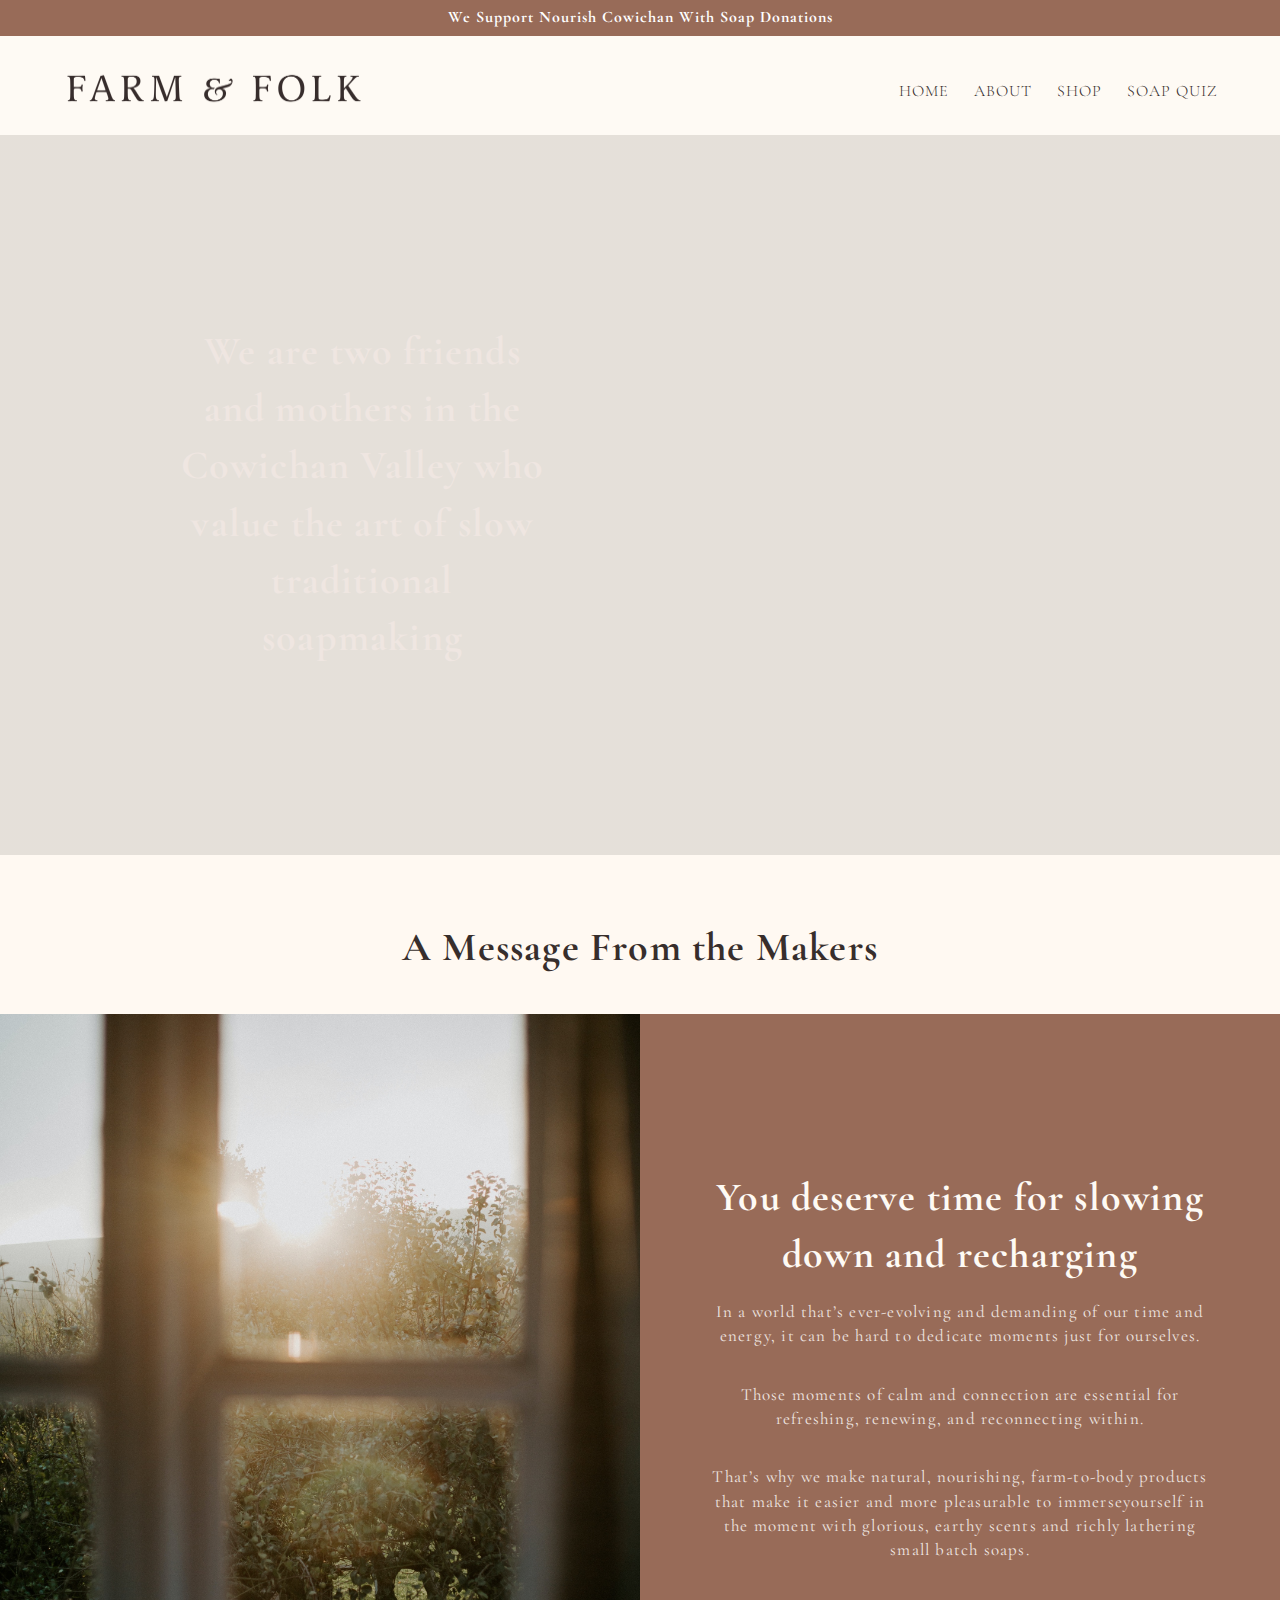
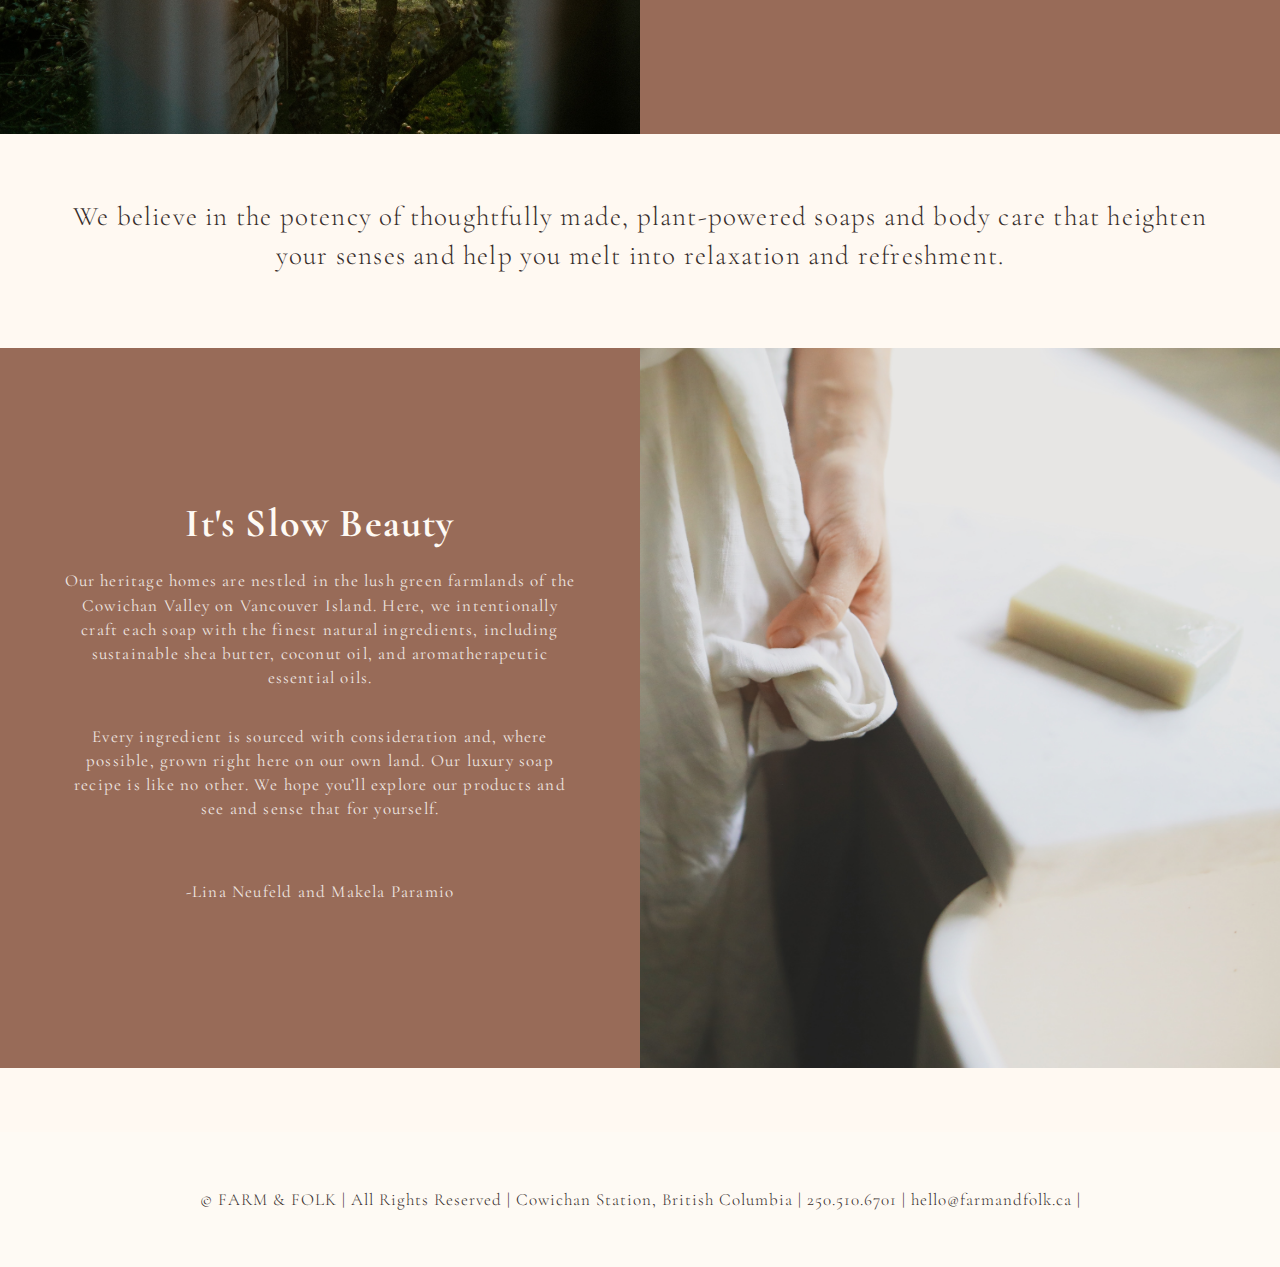
==== commit 7b4a49cb: "checkbox css comments" ====
--- a/about.html
+++ b/about.html
@@ -1,89 +1,79 @@
 <!DOCTYPE html>
 <html lang="en">
-<head>	
-<title>About Page Website Project</title>
-<meta charset="utf-8">
-<meta name="viewport" content="width=device-width, initial-scale=1">
-<link rel="stylesheet" href="style.css">
-<link rel="stylesheet" href="https://fonts.googleapis.com/css?family=Cormorant Garamond">
-<link rel="stylesheet" href="https://fonts.googleapis.com/css?family=Josefin Sans">
-</head>
-<body class="color">
-<header class="header">
-    <!-- brown banner and pink section in line vertically flex-->
-    <section class="banner">
+ <head>	
+     <title>About Page Website Project</title>
+     <meta charset="utf-8">
+     <meta name="viewport" content="width=device-width, initial-scale=1"> <!--ready to be made responsive-->
+     <link rel="stylesheet" href="style.css">
+     <link rel="stylesheet" href="https://fonts.googleapis.com/css?family=Cormorant Garamond">
+     <link rel="stylesheet" href="https://fonts.googleapis.com/css?family=Josefin Sans">
+ </head>
+ <body class="color">
+     <header class="header">
+         <!-- brown banner and pink section in line vertically flex-->
+         <section class="banner">
+             <div class="wrap">
+                 <h4>We Support Nourish Cowichan With Soap Donations</h4>
+             </div>
+         </section>
+         <nav class="logonav wrap">
+             <!--logo and nav side by side flex-->
+             <div><a href="index.html"><img src="images/logo.png" alt="Farm and Folk logl" width="300"></a>
+             </div>
+             <ul class="logonav_inner">
+                 <li><a href="index.html">HOME</a></li>
+                 <li><a href="about.html">ABOUT</a></li>
+                 <li><a href="shop.html">SHOP</a></li>
+                 <li><a href="quiz.html">SOAP QUIZ</a></li>
+             </ul>
+         </nav>
+     </header>
+     <main>
+         <section class="firstimage background"> 
+             <!--about large top image-->
+             <div>
+                 <h2>We are two friends and mothers in the Cowichan Valley who value the art of slow traditional soapmaking
+                 </h2>
+             </div>
+         </section>
+         <h2 class="center">A Message From the Makers</h2>
+         <section class="about wrap center"> <!--first section with image on left and text at right-->
+             <section class="pic background">
+                  <h2></h2> <!--space for background image-->
+             </section>
+             <aside class="inner_about">
+                 <h2>You deserve time for slowing down and recharging</h2>
+                  <p>In a world that’s ever-evolving and demanding of our time and energy, it can be hard to dedicate moments just for ourselves.</p>
+                  <p> Those moments of calm and connection are essential for refreshing, renewing, and reconnecting within.
+                  </p>
+                  <p>That’s why we make natural, nourishing, farm-to-body products that make it easier and more pleasurable to immerseyourself in the moment with glorious, earthy scents and richly lathering small batch soaps.</p>
+             </aside>
+          </section>
+         <section class="wrap center"> <!--quote between image sections aligned to center-->
+              <div class="margin">
+                  <h2 class="h2"> We believe in the potency of thoughtfully made, plant-powered soaps and body care that heighten your senses and help you melt into relaxation and refreshment.
+                 </h2>
+             </div>
+         </section>
+          <section class="about wrap center"> <!--second image and content section with image at right and content left-->
+             <aside class="inner_about">
+                 <h2>It's Slow Beauty</h2>
+                 <p>Our heritage homes are nestled in the lush green farmlands of the Cowichan Valley on Vancouver Island. Here, we
+                 intentionally craft each soap with the finest natural ingredients, including sustainable shea butter, coconut oil, and aromatherapeutic essential oils.</p>
+                 <p> Every ingredient is sourced with consideration and, where possible, grown right here on our own land. Our luxury soap recipe is like no other. We hope you’ll explore our products and see and sense that for yourself.</p>
+                 <p><br>-Lina Neufeld and Makela Paramio</p>
+             </aside>
+                 <section class="pic2 background">
+                     <h2></h2>
+                 </section>
+         </section>
+     </main>
+     <footer class="about_footer foot">
         <div class="wrap">
-            <h4>We Support Nourish Cowichan With Soap Donations</h4>
+         <p>© FARM & FOLK | All Rights Reserved | Cowichan Station, British Columbia | 250.510.6701 | hello@farmandfolk.ca |</p>
         </div>
-    </section>
-    <nav class="logonav wrap">
-        <!--logo and nav side by side flex-->
-        <div><a href="index.html"><img src="images/logo.png" alt="Farm and Folk logl" width="300"></a>
-        </div>
-        <ul class="logonav_inner">
-            <li><a href="index.html">HOME</a></li>
-            <li><a href="about.html">ABOUT</a></li>
-            <li><a href="shop.html">SHOP</a></li>
-            <li><a href="quiz.html">SOAP QUIZ</a></li>
-        </ul>
-    </nav>
-</header>
-    <main>
-        <section class="firstimage background">
-         <!--about large top image-->
-         <div>
-         <h2>We are two friends and mothers in the Cowichan Valley who value the art of slow traditional soapmaking
-         </h2>
-         </div>
-        </section>
-        <h2 class="center">A Message From the Makers</h2>
-        <section class="about wrap center">
-        <section class="pic background">
-            <h2></h2>
-        </section>
-        <aside class="inner_about">
-          <h2>You deserve time for slowing down and recharging</h2>
-          <p>In a world that’s ever-evolving and demanding of our time and energy, it can be hard to dedicate moments just for
-          ourselves.</p>
-          <p> Those moments of calm and connection are essential for refreshing, renewing, and reconnecting within.
-          </p>
-          <p>That’s why we make natural, nourishing, farm-to-body products that make it easier and more pleasurable to immerse
-        yourself in the moment with glorious, earthy scents and richly lathering small batch soaps.
-         </p>
-        </aside>
-    </section>
- <section class="wrap center">
-   <div class="margin"><h2 class="h2"> We believe in the potency of thoughtfully made, plant-powered soaps and body care that heighten your senses and help
-    you melt into relaxation and refreshment.
-    </h2></div>
-</section>
-    <section class="about wrap center">
-        <aside class="inner_about">
-            <h2>It's Slow Beauty
-            </h2>
-            <p>Our heritage homes are nestled in the lush green farmlands of the Cowichan Valley on Vancouver Island. Here, we
-            intentionally craft each soap with the finest natural ingredients, including sustainable shea butter, coconut oil, and
-            aromatherapeutic essential oils.
-            </p>
-            <p> Every ingredient is sourced with consideration and, where possible, grown right here on our own land.
-            Our luxury soap recipe is like no other. We hope you’ll explore our products and see and sense that for yourself.
-            </p>
-            <p><br>
-            -Lina Neufeld and Makela Paramio
-            </p>
-        </aside>
-            <section class="pic2 background">
-                <h2></h2>
-            </section>
-        </section>
-    </main>
-    <footer class="about_footer foot">
-        <div class="wrap">
-            <p>© FARM & FOLK | All Rights Reserved | Cowichan Station, British Columbia | 250.510.6701 |
-                hello@farmandfolk.ca |</p>
-        </div>
-    </footer>
-</body>
+     </footer>
+ </body>
 </html>
 
 
--- a/style.css
+++ b/style.css
@@ -1,19 +1,17 @@
-/* To Do: Match Picture Sizes */
 
 /* website project farm and folk */
 
 /* General for whole site */
 
 html {font-size: 62.5%} /* so I can work with rem */
-* { box-sizing: border-box;
+* { box-sizing: border-box; /* so sizing takes into account margins and padding universal*/
 }  
-
-
-
-img { max-width: 100%;
-      height: auto;}
-
-h1,h2,h3,h4 { font-family: "Cormorant Garamond", serif;
+img { /* so images are responsive removed pixel measurements in html and added percents for sizing in css*/
+      max-width: 100%; 
+      height: auto; 
+}
+/* Head Font Styles */
+h1,h2,h3,h4 { font-family: "Cormorant Garamond", serif; /*remember commas here*/
               color: #372e2c;
 }
 h1 { font-size: 6.4rem;
@@ -43,7 +41,8 @@
       /*background*/
       background-color: #FEFAF4;
 }
-.columnwrap { display: flex;
+.columnwrap { /* flex box for flex-direction column */
+              display: flex;
               flex-direction: column;
               justify-content: center;
               align-items: center;
@@ -52,49 +51,47 @@
 .center { 
      text-align: center;
 }
-.wrap {      display: flex;
-             justify-content: center;
-             align-items: center;
-             margin: 0 auto;
-          
-           
-}
-.background {
+.wrap {  /* flex box for flex-direction row */    
+      display: flex;
+      justify-content: center;
+      align-items: center;
+      margin: 0 auto;          
+}
+.background { /* for background images note back-ground attachment fixed for scrolling effect */
       background-size: cover;
       background-position: center center;
       background-repeat: no-repeat;
       background-attachment: fixed;
 }
-
+/* some repeated margins */
 .margin {margin-right: 5%;
-          margin-left: 5%;}
-.anothermargin {margin-top: 5%;}
+          margin-left: 5%;
+}
+.anothermargin {margin-top: 5%;
+}
 
 /* index page */
 
 /* header section */
-
 .header { position: sticky; top: 0; /* https://dev.to/akhilarjun/one-line-sticky-header-using-css-5gp3 */ /*makes a sticky header*/
 }
-.banner {
+.banner { /* brown announcement bar at top */
          background-color: #986b58;
          padding: 0.5%;          
 }
 
-.banner h4 { color: #fff;
+.banner h4 { /* font styles in announcement bar */
+             color: #fff;
              margin: 0; 
              font-size: 1.6rem; 
 }
-
-.logonav { 
-           /*sizing of pink header part*/
+.logonav { /*sizing of pink header part*/
            height: 11vh;
            background-color: #FEFAF4;
-           padding-top: 1%;
-           
-}
-.logonav div { 
-              display: block;
+           padding-top: 1%;          
+}
+.logonav div { /* logo */
+            display: block;
             margin-left: 5%;
             flex: 3 3 auto;
 }
@@ -104,22 +101,25 @@
                  font-size: 1.6rem;
                  letter-spacing: 0.1rem;
                  font-weight: 300;
-                 list-style-type: none;
+                 list-style-type: none; /*removes bullets*/
                  padding: 0;
                
 }
-.logonav ul { margin: 0 3% 0 0;
-             flex: 2 2 auto;
+
+.logonav ul { /* the nav list sized */
+           margin: 0 3% 0 0;
+           flex: 2 2 auto;
        
 }
-.logonav li {padding-right: 5%;}
-
-.logonav li a {text-decoration: none;
+/*styles for indiviual nav words */
+.logonav li {padding-right: 5%;
+}
+.logonav li a {text-decoration: none; /*removes line under*/
           color: #372e2c;
           display: block;    
 }
-
-nav li a:hover { color: #986b58;}
+nav li a:hover { color: #986b58; /* so nav words brown on hover */
+}
 
 /* hero section */
 
@@ -128,7 +128,7 @@
       height: 100vh; 
     
       /* Flexbox */
-      align-items: flex-start; /*to override class columnwrap*/
+      align-items: flex-start; /*to override centre in class columnwrap found at top*/
       
       /* Text styles */
        color: #FEFAF4;
@@ -139,11 +139,12 @@
       background-image: linear-gradient(rgba(0,0,0,0.2),rgba(0,0,0,0.2)), url("images/soaplady.JPG");
       
 }
-.hero h1 { /* margins */
+/* spcaing and styles of wording on top of hero background */
+.hero h1 { 
           margin: 0;
           padding-left: 5%;
           color: #FEFAF4;
-          font-weight: 200;
+          font-weight: 200; /*this is how thick the font is goes by 100's */
 }
 .hero h3 {
      padding-left: 5%; 
@@ -171,12 +172,9 @@
             font-family: "Josefin Sans", sans-serif;           
 }
 
-.hero a:hover { background-color: rgba(152,107,88,0.5);}
+.hero a:hover { background-color: rgba(152,107,88,0.5);} /*hover color for button*/
 
 /* 3 product types section */
-
-
-
 .products      { display: flex;
                list-style-type: none;
                font-size: 2rem;
@@ -191,58 +189,160 @@
                justify-content: center;
               
 }
-.products li { max-width: 33%;
+/*pictures*/
+.products li { max-width: 33%; /* size of pictures*/
                max-height: auto;
                padding-right: 2%;}
+/*linked sub headings*/
 .products li a { text-decoration: none; /*removes line for link*/ 
                  display: block; 
                  color: #372e2c;
                  text-align: center;
-                 margin: 0;
-                 
-                 
+                 margin: 0;                
 }
 .products a:hover { color: #B22029;
 }
 
 /* video section */
 
-.video { background-color: #AD8776;       
-}
+.video { background-color: #986b58;       
+}
+/*video sizing changes to be responsive on responsive css sheet*/
 .video iframe {width: 90vw;
                height: 100vh;
 }
+/* video heading */
 .video h2 { color: #FEFAF4; 
      padding-top: 2%;
-     margin: 0;  
-}
-
-         
+     margin: 0; 
+     text-align: center; 
+}
+
 /* featured product section */    
 
-.featuredproduct { 
-                   justify-content: center; 
-                   align-items: flex-start
+.featuredproduct { margin: 5%;
                    background-color: #FEFAF4;                                                             
 }
-.featuredproduct h2 {margin: 0;}
-.featuredproduct div { width: 50%;
+.featuredproduct h2 {margin: 0; /* heading in aside had a margin so removed it here */
+}
+
+.featuredproduct div { /*sized the lavender soap picture*/
+                      width: 50%;
                       display: block;
-                      margin: 5% 0 5% 5%; 
                       padding: 0;               
 }
-.featuredproduct aside { width: 50%;
-     margin: 5% 10% 5% 2%;
-     
-}
-
-.featureinfo { display: flex;
-     flex-direction: column;
-     justify-content: center;
+.featuredproduct aside { width: 50%; /*sizing of aside which has the pricing and product info*/
+                         align-items: center;
+                         justify-content: center;
+                         text-align: center;
+                         margin-left: 5%;   
+}
+.featureinfo { /* flex direction of words inside aside*/
+     display: flex;
+     flex-direction: column;    
+}
+.featureinfo .btn { /* a elements are inline by default block fixes this */ 
+               /* Positioning and sizing */
+                  display: block;
+                  width: 200px;
+
+                  /* Padding and margins */
+                  padding: 15px 17px;
+                  margin-top: 2%;
+                  margin-bottom: 3%;
+                  
+                  /* Background style */
+                 background-color: #986b58;
+                 
+                 /* Text styles */
+                 color: #fff;
+                 text-decoration: none; /*removes line under */ 
+                 text-align: center;
+                 font-size: 1.4rem;
+                 font-weight: 550;
+                 font-family: "Josefin Sans";
+}
+.featureinfo a:hover { background-color: rgba(152,107,88,0.5);}
+
+/* Makers Section Leads to About Page */
+
+.makers { /* sizing of hero image https://codetheweb.blog/fullscreen-image-hero/ note vw/vh is % of veiwport width and height*/
+      width: 100vw;
+      height: 100vh; 
+    
+      /* Flexbox */
+      align-items: flex-start;
       
-}
-
-.featureinfo .btn { /* a elements are inline by default block fixes this */ 
+
+      /* Text Color */
+       color: #FEFAF4;
+
+      /* Background Styles */
+      /* background image doesn't take colors but take gradients, 0 is full transparency in rgba, make sure to separate multiple backgrounds with commas */
+      background-image: linear-gradient(rgba(0,0,0,0.2),rgba(0,0,0,0.2)),url("images/soapwoman.JPG");
+}
+/*styles for headings on top of picture background above*/
+.makers h2 { /* Margins */
+          margin: 0;
+          padding-left: 5%; 
+          color: #FEFAF4;
+}
+.makers h3 {color: #FEFAF4;
+     padding-left: 5% 
+}
+.makers .btn { /* a elements are inline by default block fixes this */ 
+            /* Positioning and sizing */
+            display: block;
+            width: 200px;
+
+            /* Padding and margins */
+            margin-top: 38px;
+            margin-left: 5%;
+            padding: 1.3% 2%;
+            
+
+            /* Border styles */
+            border: 1px solid #fff9f2;
+            
+
+            /* Text styles */
+            color: #fff9f2;
+            text-decoration: none; /*removes line under */ 
+            text-align: center;
+            font-size: 1.4rem;
+            font-weight: 550;
+            font-family: "Josefin Sans";}
+
+.makers a:hover { background-color: rgba(152,107,88,0.5);}
+
+/* Donation Feature Section - Would lead to Journal if there was one*/
+
+.journal { display: flex;
+           align-items: center;
+           justify-content: center; 
+           flex-direction: row-reverse;  
+           margin: 5%;    
+           text-align: center;                      
+}
+.journal div { display: block;
+               width: 50%; /*sizing of picture*/
+                     
+}
+.journal aside { margin-right: 5%;
+                 width: 50%;  /*sizing of whole aside*/  
+}
+
+.journalinfo { /* words in aside layout */
+               display: flex;
+              flex-direction: column;
+              align-items: center;
+              justify-content: center;
+              margin: 0;
+}
+.journalinfo h2 {margin: 0;}
+
+/*button styles*/
+.journalinfo .btn { /* a elements are inline by default block fixes this */ 
                /* Positioning and sizing */
                   display: block;
                   width: 200px;
@@ -264,104 +364,6 @@
                  font-weight: 550;
                  font-family: "Josefin Sans";
 }
-.featureinfo a:hover { background-color: rgba(152,107,88,0.5);}
-
-/* Makers Section Leads to About Page */
-
-.makers { /* sizing of hero image https://codetheweb.blog/fullscreen-image-hero/ note vw/vh is % of veiwport width and height*/
-      width: 100vw;
-      height: 100vh; 
-    
-      /* Flexbox */
-      align-items: flex-start;
-      
-
-      /* Text styles make all lines centered */
-       color: #FEFAF4;
-
-      /* Background Styles */
-      /* background image doesn't take colors but take gradients, 0 is full transparency in rgba, make sure to separate multiple backgrounds with commas */
-      background-image: linear-gradient(rgba(0,0,0,0.2),rgba(0,0,0,0.2)),url("images/soapwoman.JPG");
-}
-.makers h2 { /* Margins */
-          margin: 0;
-          padding-left: 5%; 
-          color: #FEFAF4;
-
-}
-.makers h3 {color: #FEFAF4;
-     padding-left: 5% 
-}
-
-.makers .btn { /* a elements are inline by default block fixes this */ 
-            /* Positioning and sizing */
-            display: block;
-            width: 200px;
-
-            /* Padding and margins */
-            margin-top: 38px;
-            margin-left: 5%;
-            padding: 1.3% 2%;
-            
-
-            /* Border styles */
-            border: 1px solid #fff9f2;
-            
-
-            /* Text styles */
-            color: #fff9f2;
-            text-decoration: none; /*removes line under */ 
-            text-align: center;
-            font-size: 1.4rem;
-            font-weight: 550;
-            font-family: "Josefin Sans";}
-
-.makers a:hover { background-color: rgba(152,107,88,0.5);}
-
-/* Donation Feature -Would lead to Journal if there was one*/
-
-.journal { display: flex;
-           align-items: flex-start; 
-           justify-content: center; 
-           flex-direction: row-reverse;                            
-}
-.journal div { display: block;
-               margin: 5% 5% 5% 1%;
-               width: 50%;
-                     
-}
-.journal aside { margin: 5% 0% 3% 5%;
-                 width: 50%;    
-}
-.journalinfo { display: flex;
-              flex-direction: column;
-              padding: 0% 2% 12% 5%;
-              margin: 0;
-}
-.journalinfo h2 {margin: 0;}
-
-.journalinfo .btn { /* a elements are inline by default block fixes this */ 
-               /* Positioning and sizing */
-                  display: block;
-                  width: 200px;
-
-                  /* Padding and margins */
-                  padding: 15px 17px;
-                  margin-top: 20px;
-                  margin-bottom: 20px;
-                  
-                  /* Border styles */
-                 
-                 background-color: #372e2c;
-                 
-                 /* Text styles */
-                 color: #fff;
-                 text-decoration: none; /*removes line under */ 
-                 text-align: center;
-                 font-size: 1.4rem;
-                 font-weight: 550;
-                 font-family: "Josefin Sans";
-}
 .journalinfo a:hover { background-color: rgba(152,107,88,0.5);}
 
 /*footer*/
@@ -372,12 +374,14 @@
          color: #fff;
          width: 100vw;
          height: 15vh;
-         letter-spacing: 0.1rem
+         letter-spacing: 0.1rem;
+         text-align: center;
 }     
 
 /* Shop Page */
-
+/* main heading*/
 .shop h2  { margin: 3% 0 1% 0;}
+/*spacing of pictures and subheadings*/
 .shop ul    { display: flex;
                list-style-type: none;
                font-size: 2rem;
@@ -389,7 +393,12 @@
                flex-wrap: wrap;
                
 }
-.shop li a {     text-decoration: none; /*removes line for link*/ 
+.shop li {     max-width: 33%; /*responsive sizing of pictures*/
+               max-height: auto;
+               padding-right: 2%;
+}
+.shop li a {    /*styles of linked subheadings under pictures*/
+                 text-decoration: none; /*removes line for link*/ 
                  display: block; 
                  color: #372e2c;
                  text-align: center;
@@ -397,10 +406,10 @@
 }
 .shop a:hover { color: #986b58;
 }
+
 /* About Page */
-
 .firstimage { width: 100vw;
-             height: 80vh; 
+              height: 80vh; 
     
              /* Flexbox */
              display: flex;
@@ -420,12 +429,13 @@
      padding-left: 175px;
      color: #efe6e1;
 }
-.about  {         
-                  margin-top:  3%;
-                  margin-bottom: 5%;
-                  align-items: flex-start;
-                  color: #efe6e1;
-                  height: 100%;
+/*first section with picture and written content on About Page*/
+.about  {       
+          margin-top:  3%;
+          margin-bottom: 5%;
+          align-items: flex-start;
+          color: #efe6e1;
+          height: 100%;
 }
 
 .pic {width: 50vw;
@@ -444,12 +454,12 @@
                      background-color: #986b58;
                      
 }    
-
+/*second section with picture and written content on About Page*/
 .inner_about h2 {margin: 0;
-color: #FEFAF4;}
+                 color: #FEFAF4;
+}
 .inner_about p {font-weight: 400;}
-
-                    
+                   
 .pic2 {width: 50vw;
       height: 80vh; 
       background-image: url("images/linen.JPG");
@@ -460,11 +470,16 @@
 .h2 { font-size: 2.7rem;
        margin: 0 0 3% 0;
        font-weight: 100;}
-.about_footer {background-color: #FEFAF4;
-                color: #372e2c;}
-/* Quiz Pages */
-
-/* Quiz Page 1 */
+
+/*different colored footer on about page*/
+.about_footer {
+               background-color: #FEFAF4;
+               color: #372e2c;
+}
+
+/* Quiz Pages labelled in order as quiz, quiz2, quiz3, quiz4, quiz5 Note: all one quiz on different pages */
+
+/* Quiz Pages*/ /* note there is a separate style sheet for the quiz check buttons */
 .quiz { background-color: #efe6e1;
 height: 100vh;
 padding: 0;}
@@ -472,6 +487,7 @@
 .quiz h1 { max-width: 75%;
            font-weight: 100;
           margin: 0;}
+/* quiz start is styling for quiz pages 2-5*/
 .quizstart h1 { padding-top: 6%;}
 
 .quiz .btn { /* a elements are inline by default block fixes this */ 
@@ -495,18 +511,21 @@
             font-weight: 500;
             font-family: "Josefin Sans", sans-serif;           
 }
-.container {display: flex;
-flex-direction: column;
-justify-content: center;
-align-items: center;
-background-color: #efe6e1;}
+/*styling for progress bar quiz 2-5 I designed the styling and code for this bar */
+.container { 
+            display: flex;
+            flex-direction: column;
+           justify-content: center;
+           align-items: center;
+           background-color: #efe6e1;}
 
 .container h3 {padding-top: 2%;}
-.border {border: 2px transparent #996b5996;
+.border {
+         border: 2px transparent #996b5996;
          background-color: #996b5996;
          width: 75%;
          border-radius: 25px;
-          }
+}
 .brown {background-color: #986b58;
        border: 1px solid #986b58;
        border-radius: 25px;}
@@ -514,17 +533,17 @@
 .quiz a:hover { color: #FEFAF4;
                  background-color: #372e2c;}
 .button {justify-content: space-between;
-     align-items: flex-start;
-margin: 0;}
+         align-items: flex-start;
+         margin: 0;}
  
 form { display: flex;
-flex-direction: column;
-align-items: center;
-justify-content: center;
-}
-
+       flex-direction: column;
+       align-items: center;
+       justify-content: center;
+}
 form label { margin: 5%;}
 
+/* style for solid black next button */
 .quiz .btnalt { /* a elements are inline by default block fixes this */ 
             /* Positioning and sizing */
             display: block;
@@ -546,10 +565,10 @@
             font-weight: 500;
             font-family: "Josefin Sans", sans-serif;           
 }
-
 #buttonsolid {background-color: #372e2c;
-              color: #FEFAF4;}
-
+              color: #FEFAF4;
+}
+/*for quiz 5 email section */
 .email {display: flex;
 margin: 0;
 flex-direction: row;
@@ -576,7 +595,6 @@
 background-color: #372e2c;
 font-family: "Josefin Sans", sans-serif;  
 font-size: 1.6rem; 
-
 }
 
       
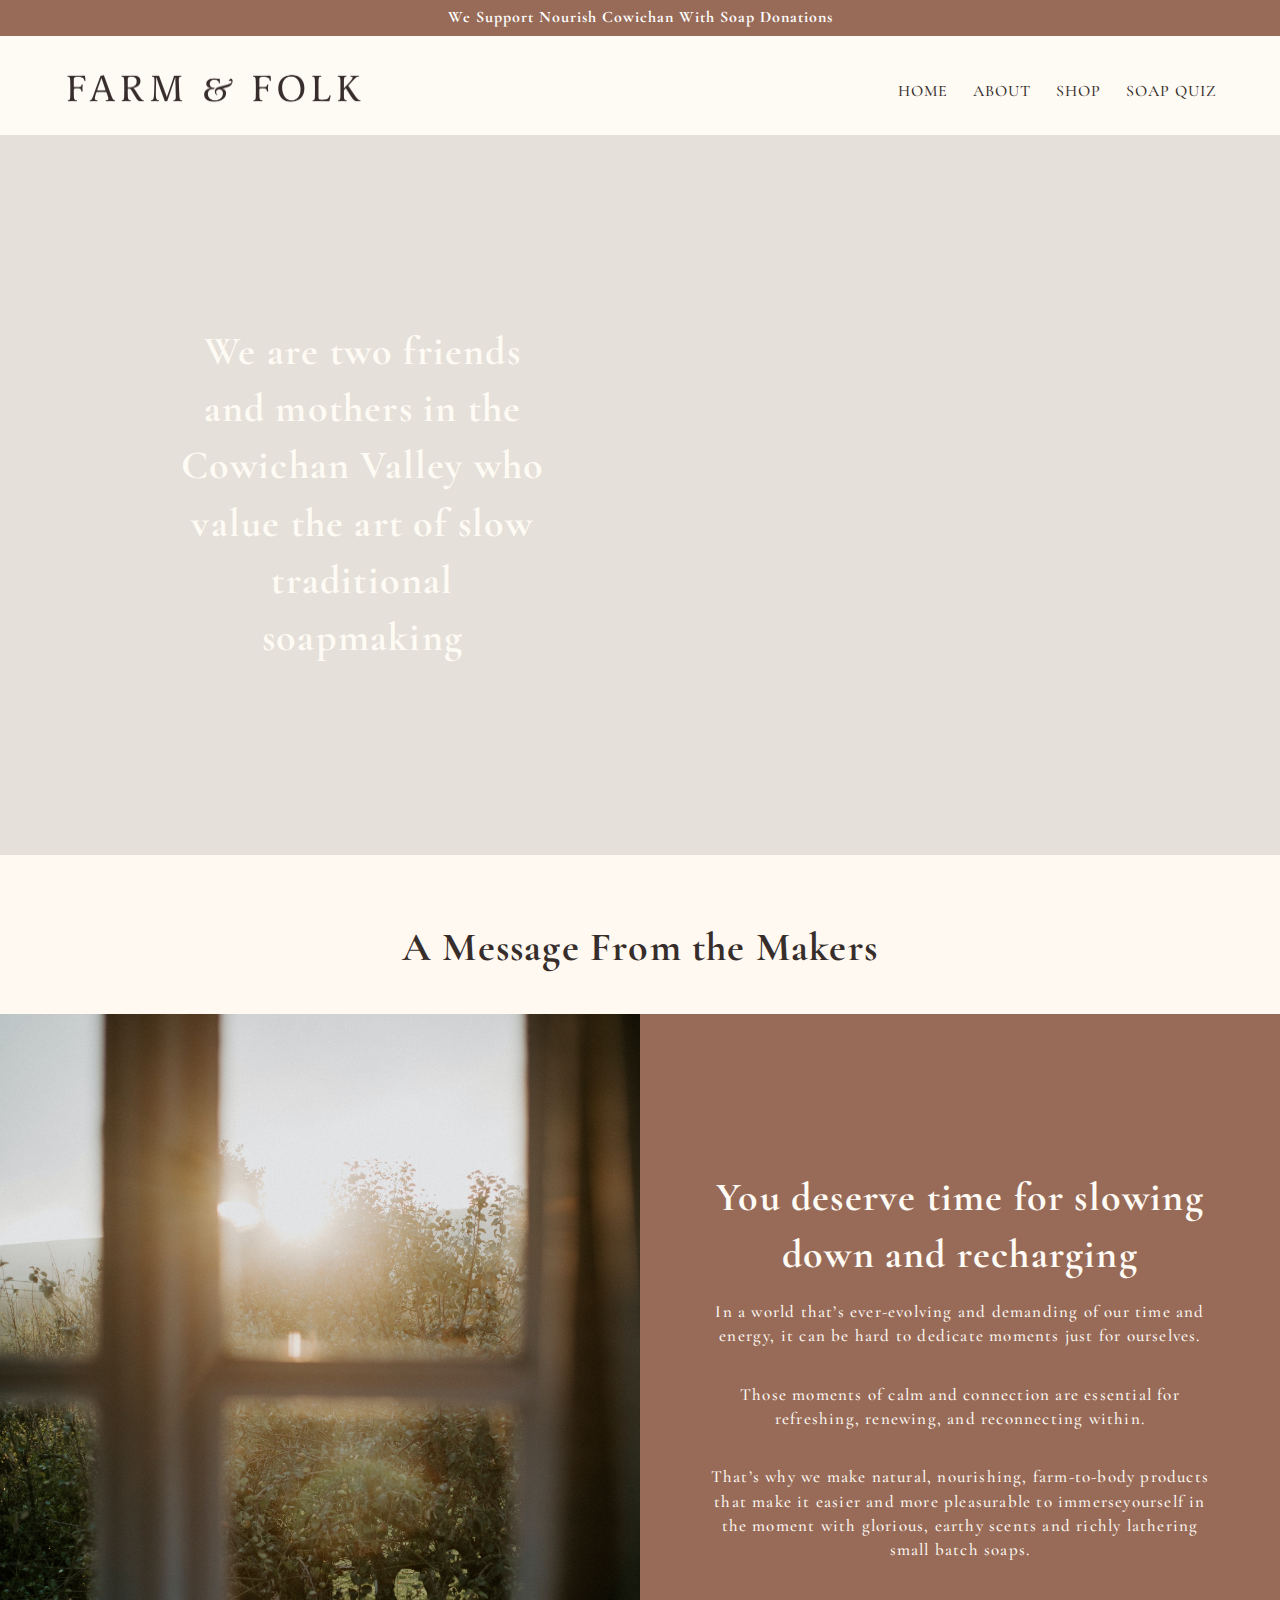
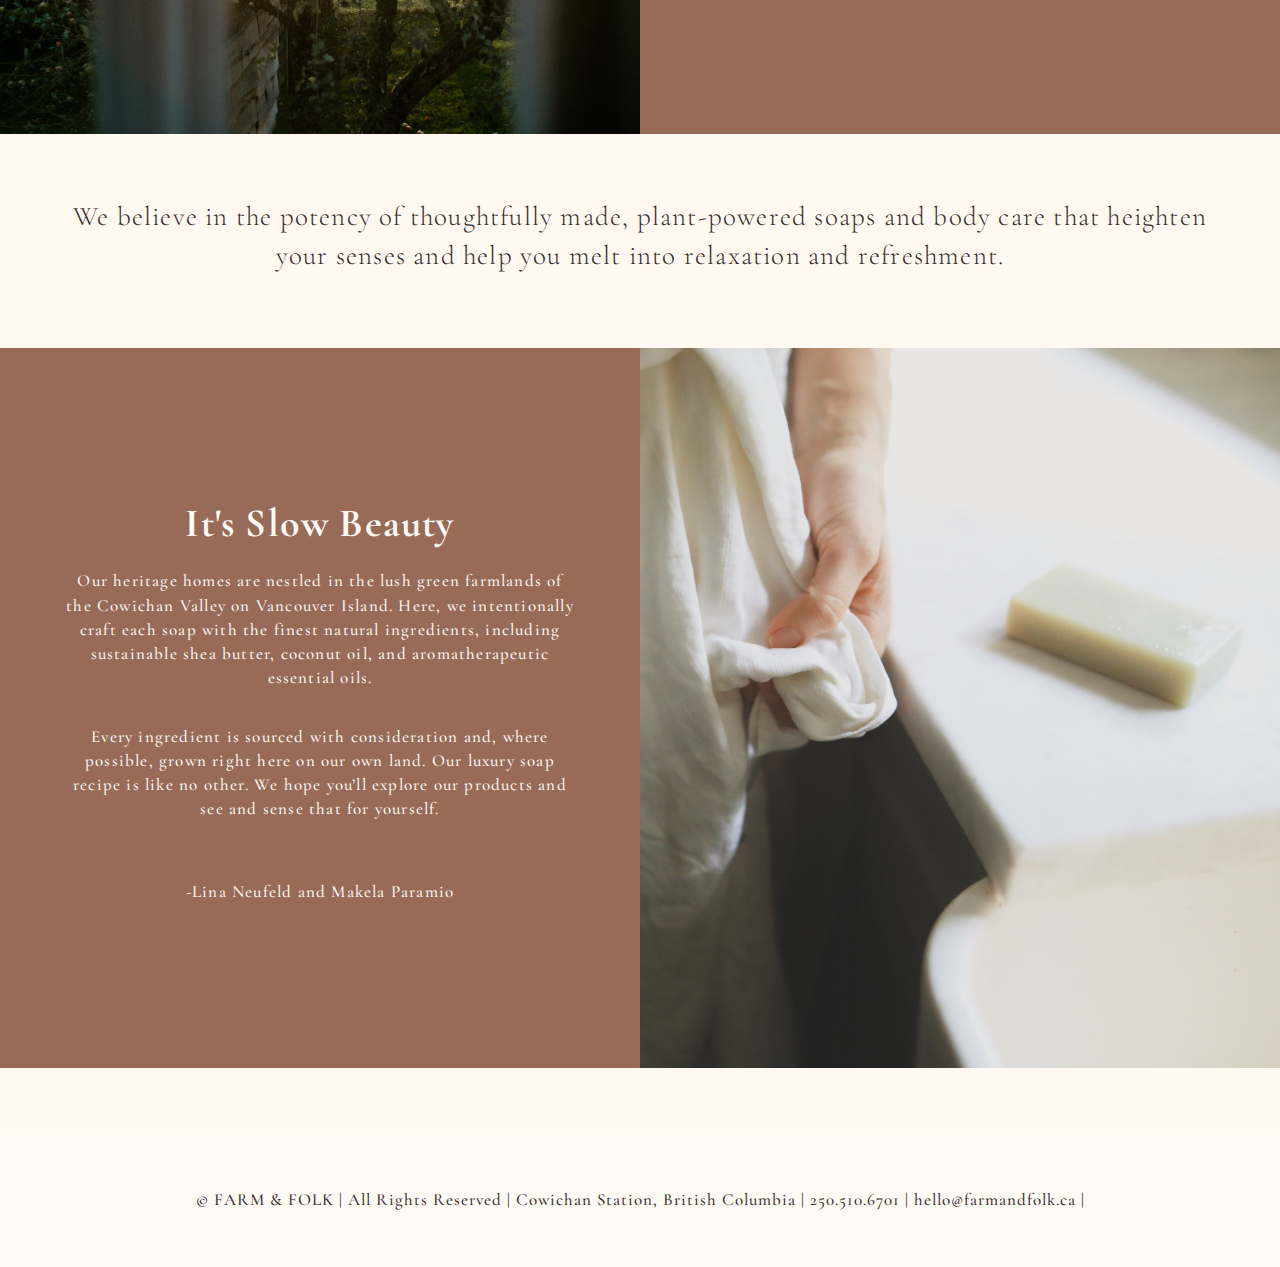
==== commit 0d9a3d30: "changing errors" ====
--- a/about.html
+++ b/about.html
@@ -5,8 +5,11 @@
      <meta charset="utf-8">
      <meta name="viewport" content="width=device-width, initial-scale=1"> <!--ready to be made responsive-->
      <link rel="stylesheet" href="style.css">
-     <link rel="stylesheet" href="https://fonts.googleapis.com/css?family=Cormorant Garamond">
-     <link rel="stylesheet" href="https://fonts.googleapis.com/css?family=Josefin Sans">
+    <link rel="preconnect" href="https://fonts.googleapis.com">
+    <link rel="preconnect" href="https://fonts.gstatic.com" crossorigin>
+    <link
+        href="https://fonts.googleapis.com/css2?family=Cormorant+Garamond:wght@300;400;500;600;700&family=Josefin+Sans&display=swap"
+        rel="stylesheet">
  </head>
  <body class="color">
      <header class="header">
@@ -37,10 +40,10 @@
              </div>
          </section>
          <h2 class="center">A Message From the Makers</h2>
-         <section class="about wrap center"> <!--first section with image on left and text at right-->
-             <section class="pic background">
-                  <h2></h2> <!--space for background image-->
-             </section>
+         <div class="about wrap center"> <!--first section with image on left and text at right-->
+             <div class="pic background">
+                  <!--space for background image-->
+             </div>
              <aside class="inner_about">
                  <h2>You deserve time for slowing down and recharging</h2>
                   <p>In a world that’s ever-evolving and demanding of our time and energy, it can be hard to dedicate moments just for ourselves.</p>
@@ -48,14 +51,14 @@
                   </p>
                   <p>That’s why we make natural, nourishing, farm-to-body products that make it easier and more pleasurable to immerseyourself in the moment with glorious, earthy scents and richly lathering small batch soaps.</p>
              </aside>
-          </section>
+         </div>
          <section class="wrap center"> <!--quote between image sections aligned to center-->
               <div class="margin">
                   <h2 class="h2"> We believe in the potency of thoughtfully made, plant-powered soaps and body care that heighten your senses and help you melt into relaxation and refreshment.
                  </h2>
              </div>
          </section>
-          <section class="about wrap center"> <!--second image and content section with image at right and content left-->
+          <div class="about wrap center"> <!--second image and content section with image at right and content left-->
              <aside class="inner_about">
                  <h2>It's Slow Beauty</h2>
                  <p>Our heritage homes are nestled in the lush green farmlands of the Cowichan Valley on Vancouver Island. Here, we
@@ -63,10 +66,10 @@
                  <p> Every ingredient is sourced with consideration and, where possible, grown right here on our own land. Our luxury soap recipe is like no other. We hope you’ll explore our products and see and sense that for yourself.</p>
                  <p><br>-Lina Neufeld and Makela Paramio</p>
              </aside>
-                 <section class="pic2 background">
-                     <h2></h2>
-                 </section>
-         </section>
+                 <div class="pic2 background">
+                     
+                 </div>
+          </div>
      </main>
      <footer class="about_footer foot">
         <div class="wrap">
--- a/style.css
+++ b/style.css
@@ -11,11 +11,13 @@
       height: auto; 
 }
 /* Head Font Styles */
-h1,h2,h3,h4 { font-family: "Cormorant Garamond", serif; /*remember commas here*/
-              color: #372e2c;
+h1,h2,h3,h4 { 
+ font-family: "Cormorant Garamond", serif; /*remember commas here*/
+ color: #372e2c;
 }
 h1 { font-size: 6.4rem;
      line-height: 1.2;
+ 
 }
 h2 { font-size: 4rem; 
 }
@@ -35,7 +37,7 @@
       color: #372e2c;
       letter-spacing: 0.05rem;
       font-size: 1.7rem;
-      font-weight: 100;
+      font-weight: 500;
       letter-spacing: 0.12rem;
       
       /*background*/
@@ -116,7 +118,8 @@
 }
 .logonav li a {text-decoration: none; /*removes line under*/
           color: #372e2c;
-          display: block;    
+          display: block; 
+          font-weight: 500;   
 }
 nav li a:hover { color: #986b58; /* so nav words brown on hover */
 }
@@ -190,6 +193,8 @@
               
 }
 /*pictures*/
+.products h3 {margin: 0;
+     font-weight: 400;}
 .products li { max-width: 33%; /* size of pictures*/
                max-height: auto;
                padding-right: 2%;}
@@ -200,7 +205,7 @@
                  text-align: center;
                  margin: 0;                
 }
-.products a:hover { color: #B22029;
+.products a h3:hover { color: #B22029;
 }
 
 /* video section */
@@ -210,6 +215,7 @@
 /*video sizing changes to be responsive on responsive css sheet*/
 .video iframe {width: 90vw;
                height: 100vh;
+               border: none;
 }
 /* video heading */
 .video h2 { color: #FEFAF4; 
@@ -381,6 +387,8 @@
 /* Shop Page */
 /* main heading*/
 .shop h2  { margin: 3% 0 1% 0;}
+.shop h3 { margin: 0;
+font-weight: 400;}
 /*spacing of pictures and subheadings*/
 .shop ul    { display: flex;
                list-style-type: none;
@@ -395,7 +403,7 @@
 }
 .shop li {     max-width: 33%; /*responsive sizing of pictures*/
                max-height: auto;
-               padding-right: 2%;
+               padding-right: 1%;
 }
 .shop li a {    /*styles of linked subheadings under pictures*/
                  text-decoration: none; /*removes line for link*/ 
@@ -404,7 +412,7 @@
                  text-align: center;
                  padding-bottom: 5%;
 }
-.shop a:hover { color: #986b58;
+.shop a h3:hover { color: #B22029;
 }
 
 /* About Page */
@@ -427,14 +435,14 @@
 .firstimage h2 { text-align: center;
      max-width: 550px;
      padding-left: 175px;
-     color: #efe6e1;
+     color: #FEFAF4;
 }
 /*first section with picture and written content on About Page*/
 .about  {       
           margin-top:  3%;
           margin-bottom: 5%;
           align-items: flex-start;
-          color: #efe6e1;
+          color: #FEFAF4;
           height: 100%;
 }
 
@@ -452,13 +460,14 @@
                       width: 50%;
                      padding: 0 5%;
                      background-color: #986b58;
+                     font-weight: 500;
                      
 }    
 /*second section with picture and written content on About Page*/
 .inner_about h2 {margin: 0;
                  color: #FEFAF4;
 }
-.inner_about p {font-weight: 400;}
+.inner_about p {font-weight: 500;}
                    
 .pic2 {width: 50vw;
       height: 80vh; 
@@ -540,6 +549,8 @@
        flex-direction: column;
        align-items: center;
        justify-content: center;
+       max-width: 100%;
+
 }
 form label { margin: 5%;}
 
@@ -565,26 +576,26 @@
             font-weight: 500;
             font-family: "Josefin Sans", sans-serif;           
 }
-#buttonsolid {background-color: #372e2c;
-              color: #FEFAF4;
+#buttonsolid { /*black color background for next button */
+background-color: #372e2c;
+color: #FEFAF4;
 }
 /*for quiz 5 email section */
+
 .email {display: flex;
-margin: 0;
 flex-direction: row;
 }
-
 /* the email and submit button together*/
-.email label { margin: 5% 0 0 0;
+.email label { margin: 0;
      padding: 3px;
 }
-
 /*the email input */
 .emailintake {
-  padding: 10px 120px 10px 5px;
+  padding: 10px 175px 10px 5px;
   border: 1px solid #8c8b8b;
   border-radius: 4px;
   font-size: 1.6rem;
+  font-family: "Cormorant Garamond", serif;  
 }
 /*the submit input*/
 .submit { 
@@ -595,9 +606,41 @@
 background-color: #372e2c;
 font-family: "Josefin Sans", sans-serif;  
 font-size: 1.6rem; 
-}
-
-      
+margin: 1% 0;
+}
+.comments { /* heading over comments */
+text-align: center;
+margin: 2% 0 0 0;
+}
+/*text styles over comment box*/
+.comments h2 {font-weight: 100;
+font-size: 3rem;}
+
+/*inner comment box*/
+#comments {font-family: "Cormorant Garamond", serif; 
+border: 1px solid #8c8b8b;
+border-radius: 4px;
+font-size: 1.7rem; 
+width: 50%;
+color: #8c8b8b;
+padding-top: 1%;
+padding-left: 1%;
+}
+/*text above email input*/
+.emailpadding { 
+  display: flex;
+flex-direction: column;
+ width: 100%;
+ align-items: center;
+ text-align: center;
+ padding-top: 5%;
+ width: 1200px;
+}
+.emailpadding p {color: #8c8b8b;}
+
+.fontsize {font-size: 4.5rem;} /* font beside check boxes*/
+
+
 
             
             